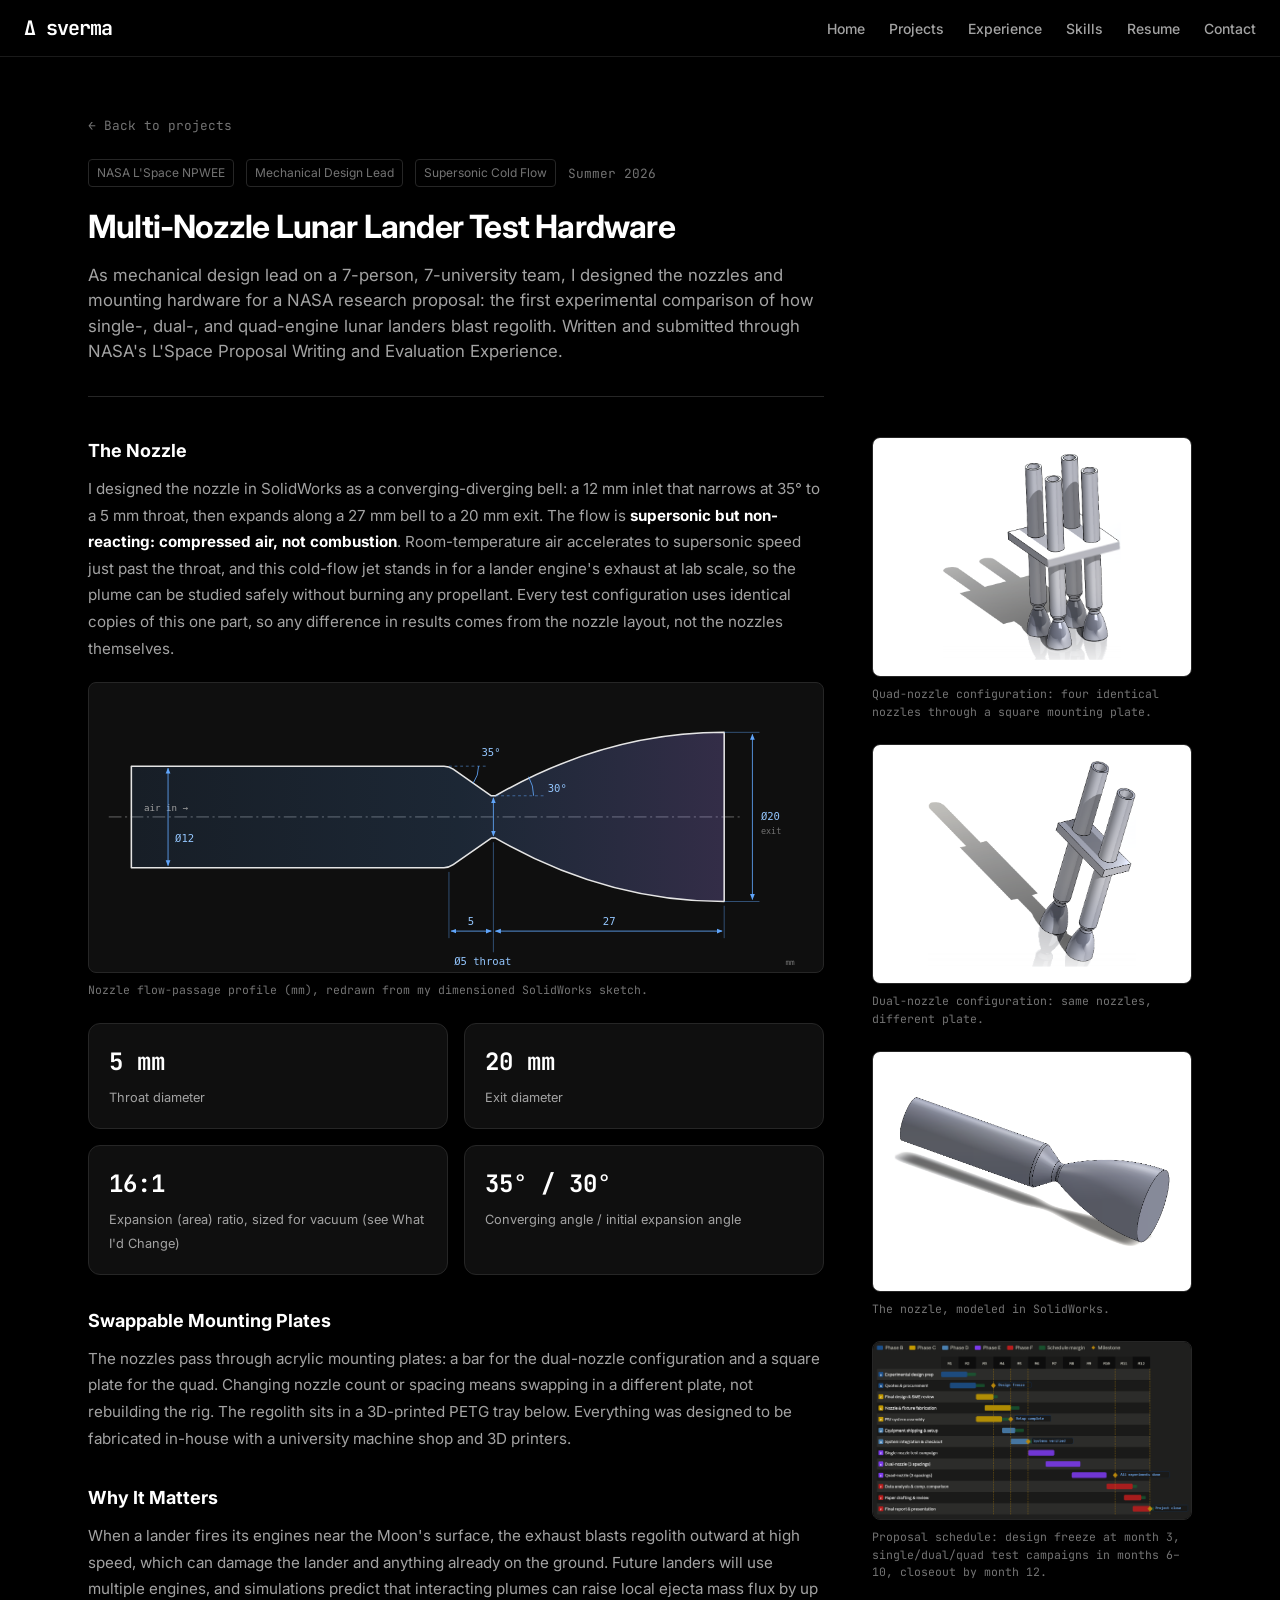
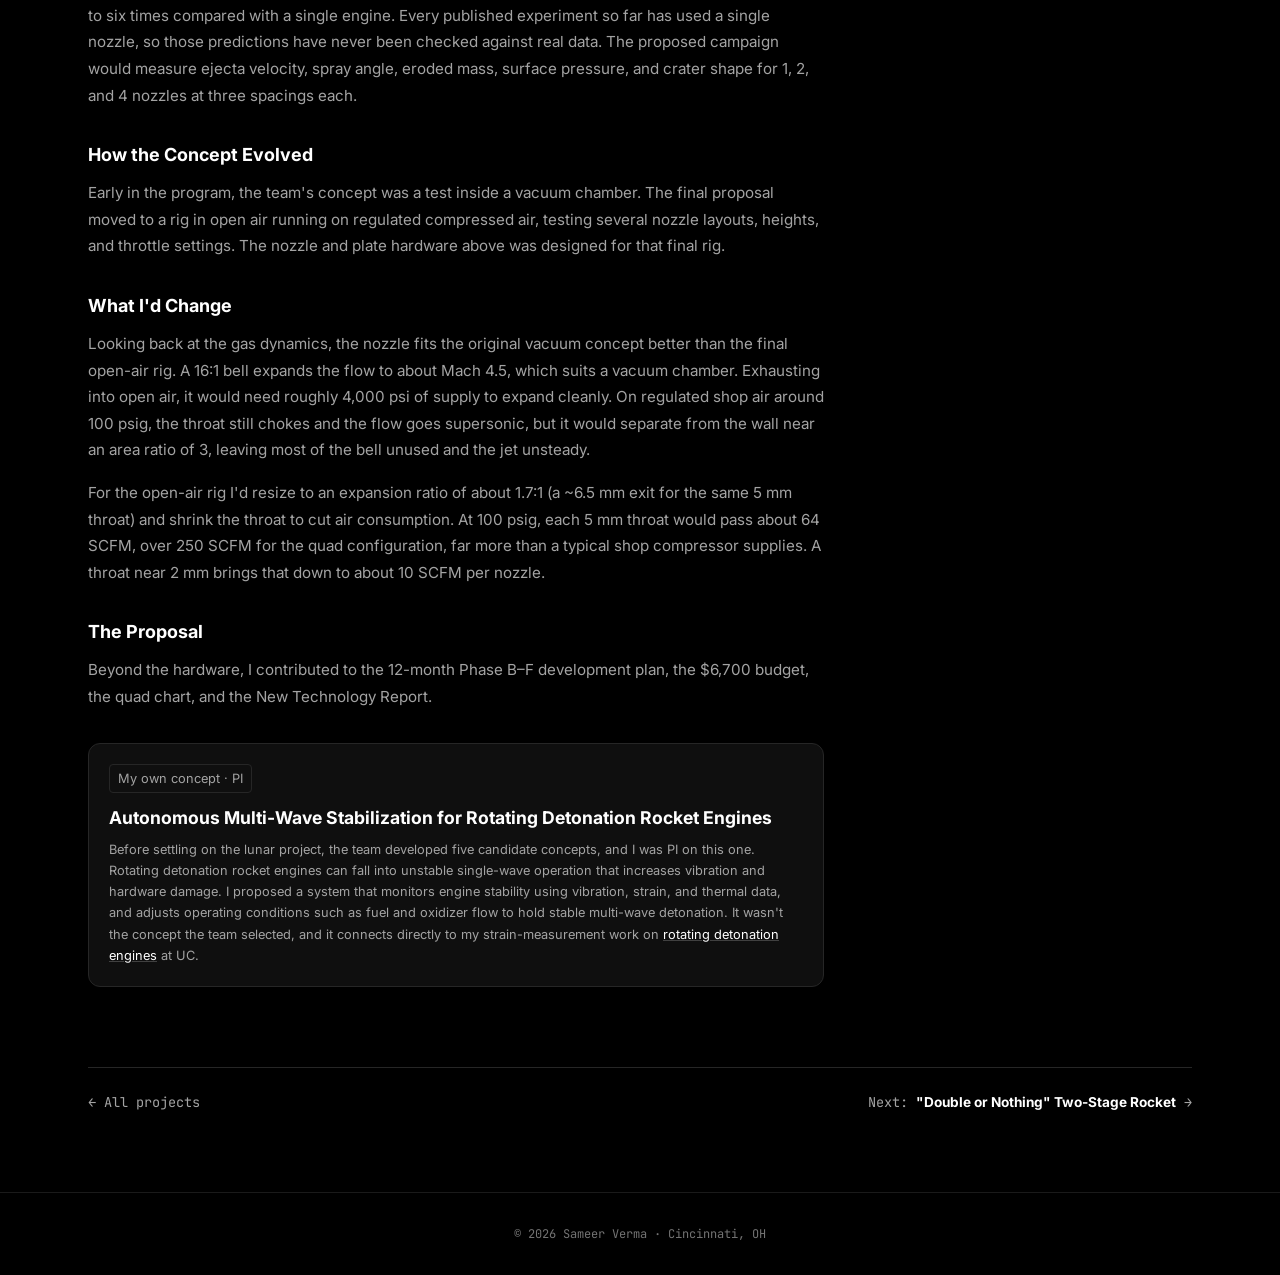
==== projects/lspace/index.html @ d8a5bdd5 "Clean up NASA page images Flatten the SolidWorks gradient backgrounds to white, remove the selection" ====
<!DOCTYPE html>
<html lang="en">
<head>
  <meta charset="utf-8">
  <meta name="viewport" content="width=device-width, initial-scale=1">
  <title>Multi-Nozzle Lunar Lander Test Hardware | Sameer Verma</title>
  <meta name="description" content="Nozzle and mounting-plate design in SolidWorks for a NASA research proposal comparing single-, dual-, and quad-nozzle plume-surface interaction on lunar regolith simulant.">
  <link rel="icon" href="../../favicon.svg" type="image/svg+xml">
  <link rel="apple-touch-icon" href="../../apple-touch-icon.png">
  <meta property="og:type" content="article">
  <meta property="og:site_name" content="Sameer Verma">
  <meta property="og:title" content="Multi-Nozzle Lunar Lander Test Hardware">
  <meta property="og:description" content="Nozzle and mounting-plate design in SolidWorks for a NASA research proposal comparing single-, dual-, and quad-nozzle plume-surface interaction on lunar regolith simulant.">
  <meta property="og:url" content="https://sam5547.github.io/projects/lspace/">
  <meta property="og:image" content="https://sam5547.github.io/images/lspace-quad-mount.png">
  <meta name="twitter:card" content="summary_large_image">
  <link rel="preconnect" href="https://fonts.googleapis.com">
  <link rel="preconnect" href="https://fonts.gstatic.com" crossorigin>
  <link href="https://fonts.googleapis.com/css2?family=Inter:wght@400;500;600;700&family=JetBrains+Mono:wght@400;500;700&display=swap" rel="stylesheet">
  <link rel="stylesheet" href="../../style.css">
</head>
<body>
  <nav>
    <div class="nav-inner">
      <a class="logo" href="../../">Δ sverma</a>
      <button class="menu-btn" aria-label="Menu" onclick="document.querySelector('.links').classList.toggle('open')">
        <svg width="20" height="20" viewBox="0 0 24 24" fill="none" stroke="currentColor" stroke-width="2" stroke-linecap="round"><line x1="4" x2="20" y1="12" y2="12"/><line x1="4" x2="20" y1="6" y2="6"/><line x1="4" x2="20" y1="18" y2="18"/></svg>
      </button>
      <div class="links" onclick="this.classList.remove('open')">
        <a href="../../">Home</a>
        <a href="../../#projects">Projects</a>
        <a href="../../#experience">Experience</a>
        <a href="../../#skills">Skills</a>
        <a href="../../Sameer_Verma_Resume.pdf" target="_blank">Resume</a>
        <a href="../../#contact">Contact</a>
      </div>
    </div>
  </nav>

  <main>
    <a class="back" href="../../#projects">← Back to projects</a>
  <section id="lspace" class="case">
    <div class="case-meta"><span class="tag">NASA L'Space NPWEE</span><span class="tag">Mechanical Design Lead</span><span class="tag">Supersonic Cold Flow</span><span class="meta-date">Summer 2026</span></div>
    <h2 class="case-title">Multi-Nozzle Lunar Lander Test Hardware</h2>
    <p class="case-summary">As mechanical design lead on a 7-person, 7-university team, I designed the nozzles and mounting hardware for a NASA research proposal: the first experimental comparison of how single-, dual-, and quad-engine lunar landers blast regolith. Written and submitted through NASA's L'Space Proposal Writing and Evaluation Experience.</p>

    <div class="case-grid">
      <div class="case-main">
        <h3>The Nozzle</h3>
        <p>I designed the nozzle in SolidWorks as a converging-diverging bell: a 12 mm inlet that narrows at 35° to a 5 mm throat, then expands along a 27 mm bell to a 20 mm exit. The flow is <strong style="color:var(--text)">supersonic but non-reacting: compressed air, not combustion</strong>. Room-temperature air accelerates to supersonic speed just past the throat, and this cold-flow jet stands in for a lander engine's exhaust at lab scale, so the plume can be studied safely without burning any propellant. Every test configuration uses identical copies of this one part, so any difference in results comes from the nozzle layout, not the nozzles themselves.</p>
        <figure style="margin-top:1.25rem"><img src="../../images/lspace-nozzle-profile.svg" alt="Nozzle flow-passage profile with dimensions: 12 mm inlet, 35 degree converging section, 5 mm throat, 30 degree initial expansion, 27 mm bell to a 20 mm exit" style="background:var(--card)"><figcaption>Nozzle flow-passage profile (mm), redrawn from my dimensioned SolidWorks sketch.</figcaption></figure>

        <div class="results" style="margin-top:1.5rem">
          <div class="result"><strong>5 mm</strong><span>Throat diameter</span></div>
          <div class="result"><strong>20 mm</strong><span>Exit diameter</span></div>
          <div class="result"><strong>16:1</strong><span>Expansion (area) ratio, sized for vacuum (see What I'd Change)</span></div>
          <div class="result"><strong>35° / 30°</strong><span>Converging angle / initial expansion angle</span></div>
        </div>

        <h3>Swappable Mounting Plates</h3>
        <p>The nozzles pass through acrylic mounting plates: a bar for the dual-nozzle configuration and a square plate for the quad. Changing nozzle count or spacing means swapping in a different plate, not rebuilding the rig. The regolith sits in a 3D-printed PETG tray below. Everything was designed to be fabricated in-house with a university machine shop and 3D printers.</p>

        <h3>Why It Matters</h3>
        <p>When a lander fires its engines near the Moon's surface, the exhaust blasts regolith outward at high speed, which can damage the lander and anything already on the ground. Future landers will use multiple engines, and simulations predict that interacting plumes can raise local ejecta mass flux by up to six times compared with a single engine. Every published experiment so far has used a single nozzle, so those predictions have never been checked against real data. The proposed campaign would measure ejecta velocity, spray angle, eroded mass, surface pressure, and crater shape for 1, 2, and 4 nozzles at three spacings each.</p>

        <h3>How the Concept Evolved</h3>
        <p>Early in the program, the team's concept was a test inside a vacuum chamber. The final proposal moved to a rig in open air running on regulated compressed air, testing several nozzle layouts, heights, and throttle settings. The nozzle and plate hardware above was designed for that final rig.</p>

        <h3>What I'd Change</h3>
        <p>Looking back at the gas dynamics, the nozzle fits the original vacuum concept better than the final open-air rig. A 16:1 bell expands the flow to about Mach 4.5, which suits a vacuum chamber. Exhausting into open air, it would need roughly 4,000 psi of supply to expand cleanly. On regulated shop air around 100 psig, the throat still chokes and the flow goes supersonic, but it would separate from the wall near an area ratio of 3, leaving most of the bell unused and the jet unsteady.</p>
        <p>For the open-air rig I'd resize to an expansion ratio of about 1.7:1 (a ~6.5 mm exit for the same 5 mm throat) and shrink the throat to cut air consumption. At 100 psig, each 5 mm throat would pass about 64 SCFM, over 250 SCFM for the quad configuration, far more than a typical shop compressor supplies. A throat near 2 mm brings that down to about 10 SCFM per nozzle.</p>

        <h3>The Proposal</h3>
        <p>Beyond the hardware, I contributed to the 12-month Phase B–F development plan, the $6,700 budget, the quad chart, and the New Technology Report.</p>

        <div class="result" style="margin-top:2rem">
          <span class="tag" style="display:inline-block;margin-bottom:.75rem">My own concept · PI</span>
          <strong style="font-family:var(--sans);font-size:1.1rem;margin-bottom:.5rem">Autonomous Multi-Wave Stabilization for Rotating Detonation Rocket Engines</strong>
          <span style="display:block;line-height:1.65">Before settling on the lunar project, the team developed five candidate concepts, and I was PI on this one. Rotating detonation rocket engines can fall into unstable single-wave operation that increases vibration and hardware damage. I proposed a system that monitors engine stability using vibration, strain, and thermal data, and adjusts operating conditions such as fuel and oxidizer flow to hold stable multi-wave detonation. It wasn't the concept the team selected, and it connects directly to my strain-measurement work on <a href="../rde/" style="color:var(--text);text-decoration:underline;text-decoration-color:#404040">rotating detonation engines</a> at UC.</span>
        </div>
      </div>
      <aside class="case-side">
        <figure><img src="../../images/lspace-quad-mount.png" alt="SolidWorks model of four nozzles mounted through a square plate"><figcaption>Quad-nozzle configuration: four identical nozzles through a square mounting plate.</figcaption></figure>
        <figure><img src="../../images/lspace-dual-mount.png" alt="SolidWorks model of two nozzles mounted through a bar plate"><figcaption>Dual-nozzle configuration: same nozzles, different plate.</figcaption></figure>
        <figure><img src="../../images/lspace-nozzle-3d.png" alt="SolidWorks model of a single converging-diverging bell nozzle"><figcaption>The nozzle, modeled in SolidWorks.</figcaption></figure>
        <figure><img src="../../images/lspace-schedule.png" alt="Gantt chart of the 12-month project schedule"><figcaption>Proposal schedule: design freeze at month 3, single/dual/quad test campaigns in months 6–10, closeout by month 12.</figcaption></figure>
      </aside>
    </div>
  </section>

    <div class="next-project">
      <a href="../../#projects">← All projects</a>
      <a href="../rocket/">Next: <strong>&quot;Double or Nothing&quot; Two-Stage Rocket</strong> →</a>
    </div>
  </main>

  <footer>© 2026 Sameer Verma · Cincinnati, OH</footer>
</body>
</html>
---- style.css ----
:root {
  --bg: #000;
  --card: #0f0f0f;
  --card-hover: #1a1a1a;
  --border: #262626;
  --text: #fff;
  --muted: #a3a3a3;
  --dim: #737373;
  --accent: #60a5fa;
  --sans: "Inter", system-ui, -apple-system, "Segoe UI", sans-serif;
  --mono: "JetBrains Mono", ui-monospace, Consolas, monospace;
}
* { box-sizing: border-box; margin: 0; padding: 0; }
html { scroll-behavior: smooth; scroll-padding-top: 72px; }
body { background: var(--bg); color: var(--text); font-family: var(--sans); line-height: 1.5; -webkit-font-smoothing: antialiased; }
::selection { background: #262626; }
a { color: inherit; text-decoration: none; }
img { display: block; max-width: 100%; }

/* Nav */
nav { position: fixed; top: 0; width: 100%; z-index: 50; background: var(--bg); border-bottom: 1px solid rgba(255,255,255,.1); }
.nav-inner { max-width: 80rem; margin: 0 auto; padding: 0 1.5rem; height: 56px; display: flex; align-items: center; justify-content: space-between; }
.logo { font-family: var(--mono); font-weight: 700; font-size: 1.25rem; letter-spacing: -.05em; }
.links { display: flex; gap: 1.5rem; }
.links a { font-size: .875rem; font-weight: 500; color: var(--muted); transition: color .2s; }
.links a:hover { color: var(--text); }
.menu-btn { display: none; background: none; border: 0; color: var(--muted); cursor: pointer; padding: .5rem; }
.menu-btn:hover { color: var(--text); }

main { max-width: 72rem; margin: 0 auto; padding: 7rem 1.5rem 5rem; }
section { margin-bottom: 5rem; }
h2 { font-size: 1.5rem; font-weight: 700; padding-bottom: .5rem; margin-bottom: 2rem; border-bottom: 1px solid var(--border); }

/* Hero */
.hero { display: flex; gap: 3rem; align-items: flex-start; }
.hero-text { flex: 1; }
.hero h1 { font-size: 3rem; font-weight: 700; letter-spacing: -.025em; margin-bottom: 1rem; }
.subtitle { font-size: 1.125rem; font-weight: 500; color: var(--muted); margin-bottom: 1.5rem; }
.subtitle a { color: var(--text); }
.subtitle a:hover { text-decoration: underline; }
.bio { color: var(--muted); font-size: 1.05rem; line-height: 1.7; margin-bottom: 1.5rem; }
.bio p + p { margin-top: 1rem; }
.bio a { text-decoration: underline; text-decoration-color: #404040; transition: text-decoration-color .2s; }
.bio a:hover { text-decoration-color: var(--text); }
.socials { display: flex; gap: 1.25rem; align-items: center; }
.socials a { color: var(--dim); transition: color .2s; display: flex; }
.socials a:hover { color: var(--text); }
.socials svg { width: 20px; height: 20px; }
.resume-btn { font-family: var(--mono); font-size: .75rem; border: 1px solid var(--border); padding: .35rem .75rem; border-radius: .375rem; color: var(--text) !important; }
.resume-btn:hover { background: var(--card-hover); }
.headshot-wrap { width: 18rem; flex-shrink: 0; }
.headshot { aspect-ratio: 1; border-radius: .75rem; overflow: hidden; border: 1px solid var(--border); background: var(--card); }
.headshot img { width: 100%; height: 100%; object-fit: cover; }
.email-caption { font-family: var(--mono); font-size: .75rem; color: var(--dim); text-align: center; margin-top: .5rem; }

/* Projects */
.projects { display: flex; flex-direction: column; gap: 3rem; }
.project { display: flex; gap: 1.5rem; }
.thumb { width: 12rem; flex-shrink: 0; aspect-ratio: 4/3; border-radius: .5rem; overflow: hidden; border: 1px solid var(--border); background: var(--card); align-self: flex-start; }
.thumb img { width: 100%; height: 100%; object-fit: cover; opacity: .9; transition: opacity .2s; }
.project:hover .thumb img { opacity: 1; }
.project h3 { font-size: 1.125rem; font-weight: 700; margin-bottom: .5rem; transition: color .2s; }
.project:hover h3 { color: var(--accent); }
.meta { font-family: var(--mono); font-size: .875rem; color: var(--dim); margin-bottom: .75rem; }
.project p { color: var(--muted); font-size: .875rem; line-height: 1.65; margin-bottom: .75rem; max-width: 42rem; }
.tags { display: flex; gap: .75rem; flex-wrap: wrap; }
.tag { font-size: .75rem; border: 1px solid var(--border); padding: .25rem .5rem; border-radius: .25rem; color: var(--dim); }

/* Current focus grid */
.focus-head { text-align: center; margin-bottom: 2.5rem; }
.focus-head h2 { font-size: 1.875rem; border: 0; padding: 0; margin-bottom: 1rem; }
.focus-head p { color: var(--muted); }
.grid { display: grid; grid-template-columns: repeat(4, 1fr); gap: 1rem; }
.card { padding: 1.5rem; border-radius: 1rem; border: 1px solid var(--border); background: var(--card); transition: background .2s; }
.card:hover { background: var(--card-hover); }
.span2 { grid-column: span 2; }
.span3 { grid-column: span 3; }
.span4 { grid-column: span 4; }
.card h3 { font-size: 1.25rem; font-weight: 700; margin-bottom: .25rem; }
.card .role { color: var(--muted); font-size: .875rem; margin-bottom: 1rem; }
.card-desc { color: var(--muted); font-size: .85rem; line-height: 1.6; margin: -.5rem 0 1rem; }
.chips { display: flex; gap: .5rem; flex-wrap: wrap; }
.chip { padding: .25rem .5rem; border-radius: .375rem; background: rgba(255,255,255,.05); border: 1px solid rgba(255,255,255,.1); font-size: .75rem; color: #d4d4d4; }
.stat { display: flex; flex-direction: column; justify-content: center; align-items: center; text-align: center; }
.stat .big { font-size: 1.875rem; font-weight: 700; }
.stat .label { color: var(--muted); font-size: .75rem; text-transform: uppercase; letter-spacing: .1em; }
.school { display: flex; align-items: center; gap: 1rem; }
.school-badge { width: 3rem; height: 3rem; flex-shrink: 0; border-radius: 50%; background: #e00122; color: #fff; display: flex; align-items: center; justify-content: center; font-weight: 700; font-size: .95rem; }
.school-info { flex: 1; min-width: 0; }
.school-top { display: flex; justify-content: space-between; align-items: center; gap: .5rem; margin-bottom: .25rem; }
.school-top h4 { font-size: 1rem; font-weight: 700; }
.school-info p { font-size: .8rem; color: var(--muted); }

/* Experience */
.exp { display: flex; flex-direction: column; gap: 2.5rem; }
.job-head { display: flex; justify-content: space-between; gap: 1rem; flex-wrap: wrap; margin-bottom: .25rem; }
.job-head h3 { font-size: 1.125rem; font-weight: 700; }
.job-sub { display: flex; justify-content: space-between; gap: 1rem; flex-wrap: wrap; color: var(--muted); font-size: .9rem; margin-bottom: .75rem; }
.job-sub .when, .job-head .where { font-family: var(--mono); font-size: .8rem; color: var(--dim); }
.exp ul { list-style: none; display: flex; flex-direction: column; gap: .5rem; }
.exp li { color: var(--muted); font-size: .9rem; line-height: 1.65; padding-left: 1.25rem; position: relative; }
.exp li::before { content: "›"; position: absolute; left: 0; color: var(--dim); font-family: var(--mono); }
.exp-summary { color: var(--muted); font-size: .9rem; line-height: 1.65; max-width: 46rem; }
.exp-summary a { color: var(--text); white-space: nowrap; text-decoration: underline; text-decoration-color: #404040; }
.exp-summary a:hover { text-decoration-color: var(--text); }

.tag-link { color: var(--text); text-transform: uppercase; font-weight: 500; transition: background .2s; }
.tag-link:hover { background: var(--card-hover); }

/* Project detail */
.case-meta { display: flex; gap: .75rem; align-items: center; flex-wrap: wrap; margin-bottom: 1rem; }
.meta-date { font-family: var(--mono); font-size: .8rem; color: var(--dim); }
.case-title { font-size: 2rem; letter-spacing: -.025em; border: 0; padding: 0; margin-bottom: .75rem; }
.case-summary { color: var(--muted); font-size: 1.05rem; max-width: 46rem; margin-bottom: 2.5rem; padding-bottom: 2rem; border-bottom: 1px solid var(--border); }
.case-summary a { color: var(--text); text-decoration: underline; text-decoration-color: #404040; }
.case-grid { display: grid; grid-template-columns: 1fr 20rem; gap: 3rem; align-items: start; }
.case-main h3 { font-size: 1.125rem; font-weight: 700; margin: 2rem 0 .75rem; }
.case-main h3:first-child { margin-top: 0; }
.case-main p { color: var(--muted); font-size: .95rem; line-height: 1.75; }
.case-main p + p { margin-top: 1rem; }
.results { display: grid; grid-template-columns: repeat(2, 1fr); gap: 1rem; }
.result { padding: 1.25rem; border-radius: .75rem; border: 1px solid var(--border); background: var(--card); }
.result strong { display: block; font-family: var(--mono); font-size: 1.5rem; margin-bottom: .25rem; }
.result span { color: var(--muted); font-size: .8rem; }
.case-side { display: flex; flex-direction: column; gap: 1.5rem; }
figure img { width: 100%; border-radius: .5rem; border: 1px solid var(--border); }
figcaption { font-family: var(--mono); font-size: .72rem; color: var(--dim); margin-top: .5rem; line-height: 1.5; }
.gallery { display: grid; grid-template-columns: repeat(2, 1fr); gap: 1.5rem; margin-top: 2.5rem; }
.gallery img { aspect-ratio: 4/3; object-fit: cover; }
.gallery .wide { grid-column: 1 / -1; }
.gallery .wide img { aspect-ratio: auto; }

/* Skills */
.skills { display: grid; grid-template-columns: repeat(3, 1fr); gap: 1rem; }
.skills h4 { font-family: var(--mono); font-size: .8rem; color: var(--dim); text-transform: uppercase; letter-spacing: .08em; margin-bottom: .75rem; }

footer { border-top: 1px solid rgba(255,255,255,.1); padding: 2rem 1.5rem; text-align: center; font-family: var(--mono); font-size: .75rem; color: var(--dim); }

@media (max-width: 767px) {
  .links { display: none; position: absolute; top: 56px; left: 0; right: 0; flex-direction: column; gap: 0; background: var(--bg); border-bottom: 1px solid rgba(255,255,255,.1); }
  .links.open { display: flex; }
  .links a { padding: .9rem 1.5rem; }
  .menu-btn { display: flex; }
  main { padding: 5.5rem 1rem 4rem; }
  .hero { flex-direction: column-reverse; gap: 2rem; }
  .hero h1 { font-size: 2.25rem; }
  .headshot-wrap { width: 100%; max-width: 18rem; }
  .project { flex-direction: column; }
  .thumb { width: 100%; aspect-ratio: 16/9; }
  .grid, .skills, .case-grid, .gallery { grid-template-columns: 1fr; }
  .case-grid { gap: 2rem; }
  .case-title { font-size: 1.6rem; }
  .span2, .span3, .span4 { grid-column: span 1; }
  .school-top { flex-direction: column; align-items: flex-start; }
}

/* Project pages */
.back { display: inline-block; font-family: var(--mono); font-size: .8rem; color: var(--dim); margin-bottom: 1.5rem; transition: color .2s; }
.back:hover { color: var(--text); }
.next-project { display: flex; justify-content: space-between; align-items: center; gap: 1rem; flex-wrap: wrap; margin-top: 4rem; padding-top: 1.5rem; border-top: 1px solid var(--border); }
.next-project a { font-family: var(--mono); font-size: .85rem; color: var(--muted); transition: color .2s; }
.next-project a:hover { color: var(--text); }
.next-project strong { color: var(--text); font-family: var(--sans); }


/* Contact */
.contact { display: grid; grid-template-columns: repeat(2, 1fr); gap: 1rem; }
.contact h4 { font-family: var(--mono); font-size: .8rem; color: var(--dim); text-transform: uppercase; letter-spacing: .08em; margin-bottom: .75rem; }
.contact-value { font-size: 1.05rem; font-weight: 500; margin-bottom: 1rem; word-break: break-all; }
.contact-actions { display: flex; gap: .75rem; flex-wrap: wrap; }
.contact button.resume-btn { background: none; cursor: pointer; }
@media (max-width: 767px) { .contact { grid-template-columns: 1fr; } }
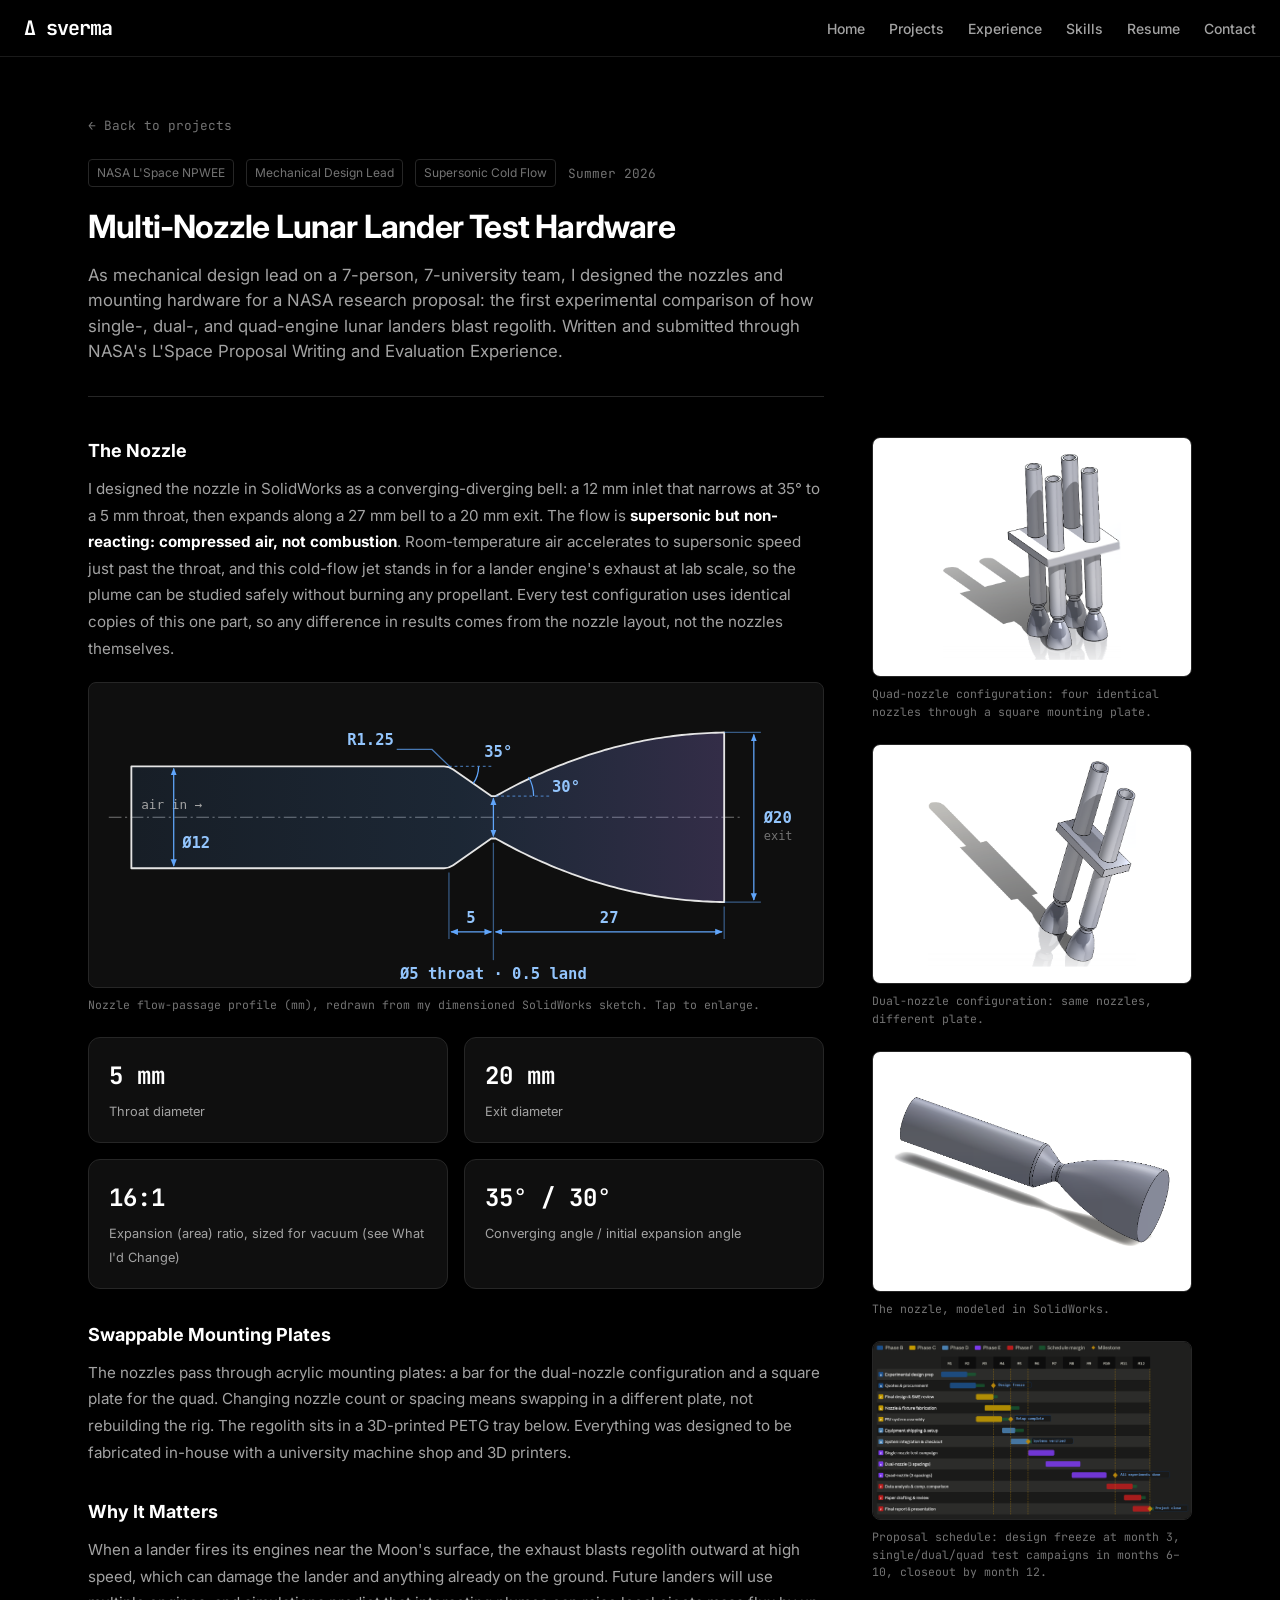
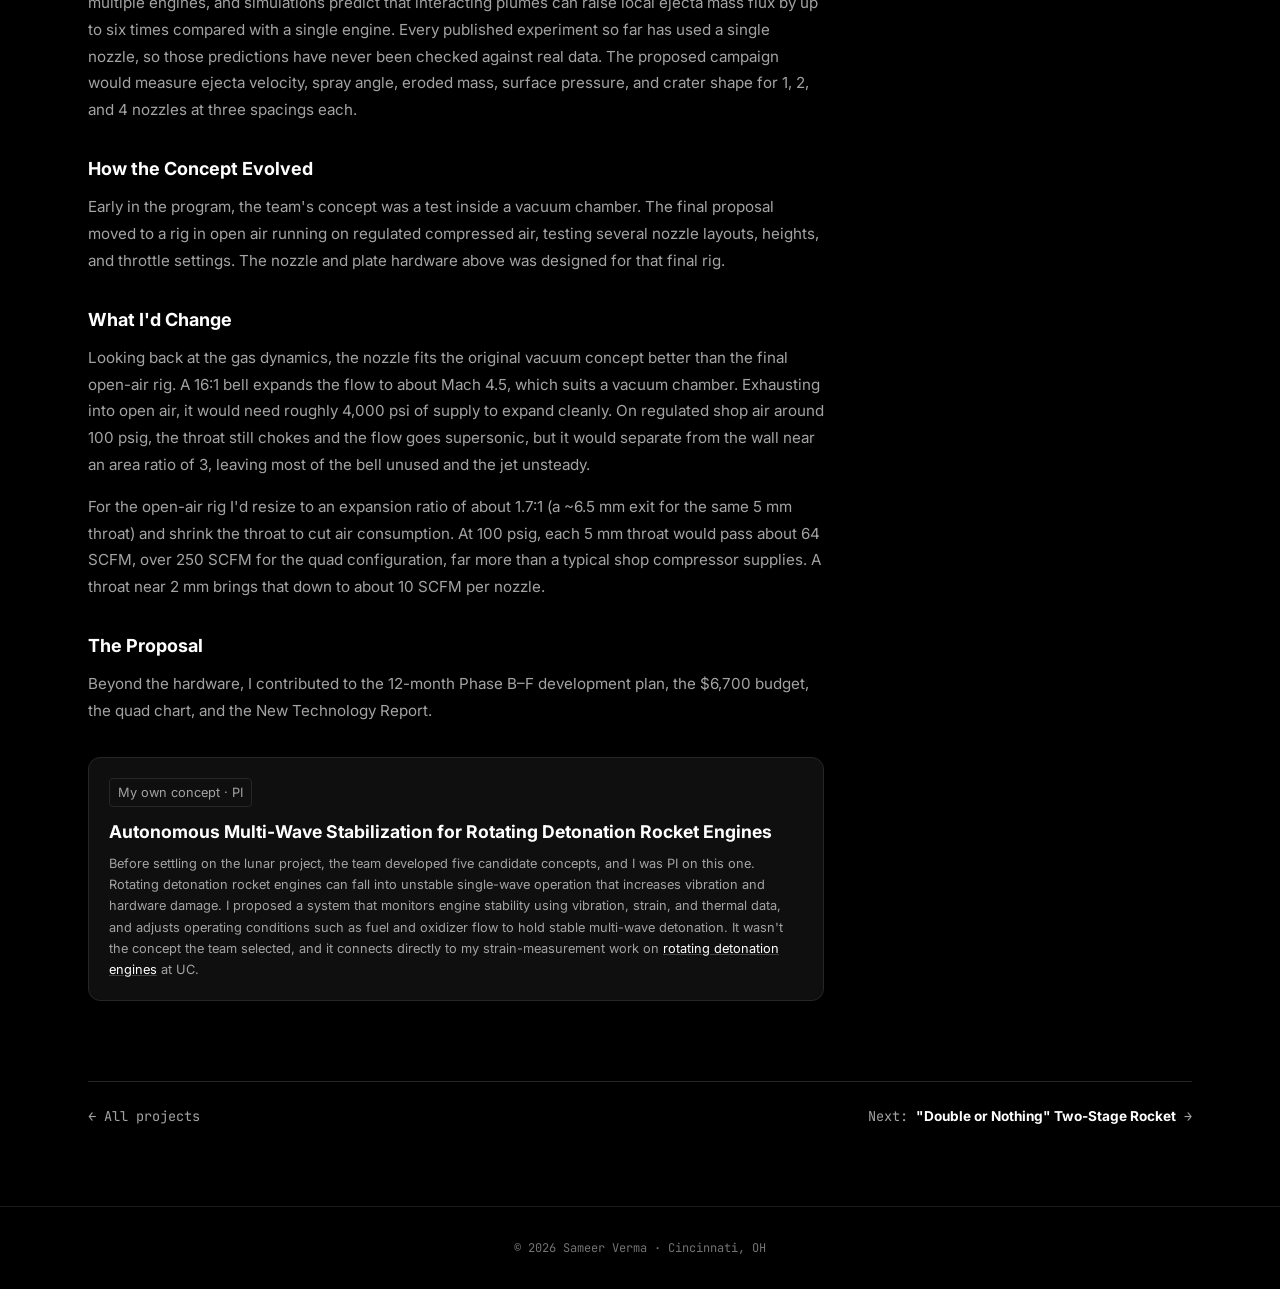
==== commit 25f5cd18: "Nozzle drawing: traced bell contour, larger labels, fillet and land dims, tap to enlarge Co-Authored" ====
--- a/projects/lspace/index.html
+++ b/projects/lspace/index.html
@@ -48,7 +48,7 @@
       <div class="case-main">
         <h3>The Nozzle</h3>
         <p>I designed the nozzle in SolidWorks as a converging-diverging bell: a 12 mm inlet that narrows at 35° to a 5 mm throat, then expands along a 27 mm bell to a 20 mm exit. The flow is <strong style="color:var(--text)">supersonic but non-reacting: compressed air, not combustion</strong>. Room-temperature air accelerates to supersonic speed just past the throat, and this cold-flow jet stands in for a lander engine's exhaust at lab scale, so the plume can be studied safely without burning any propellant. Every test configuration uses identical copies of this one part, so any difference in results comes from the nozzle layout, not the nozzles themselves.</p>
-        <figure style="margin-top:1.25rem"><img src="../../images/lspace-nozzle-profile.svg" alt="Nozzle flow-passage profile with dimensions: 12 mm inlet, 35 degree converging section, 5 mm throat, 30 degree initial expansion, 27 mm bell to a 20 mm exit" style="background:var(--card)"><figcaption>Nozzle flow-passage profile (mm), redrawn from my dimensioned SolidWorks sketch.</figcaption></figure>
+        <figure style="margin-top:1.25rem"><a href="../../images/lspace-nozzle-profile.svg" target="_blank" title="Open full size"><img src="../../images/lspace-nozzle-profile.svg" alt="Nozzle flow-passage profile with dimensions: 12 mm inlet, 35 degree converging section, 5 mm throat, 30 degree initial expansion, 27 mm bell to a 20 mm exit" style="background:var(--card)"></a><figcaption>Nozzle flow-passage profile (mm), redrawn from my dimensioned SolidWorks sketch. Tap to enlarge.</figcaption></figure>
 
         <div class="results" style="margin-top:1.5rem">
           <div class="result"><strong>5 mm</strong><span>Throat diameter</span></div>
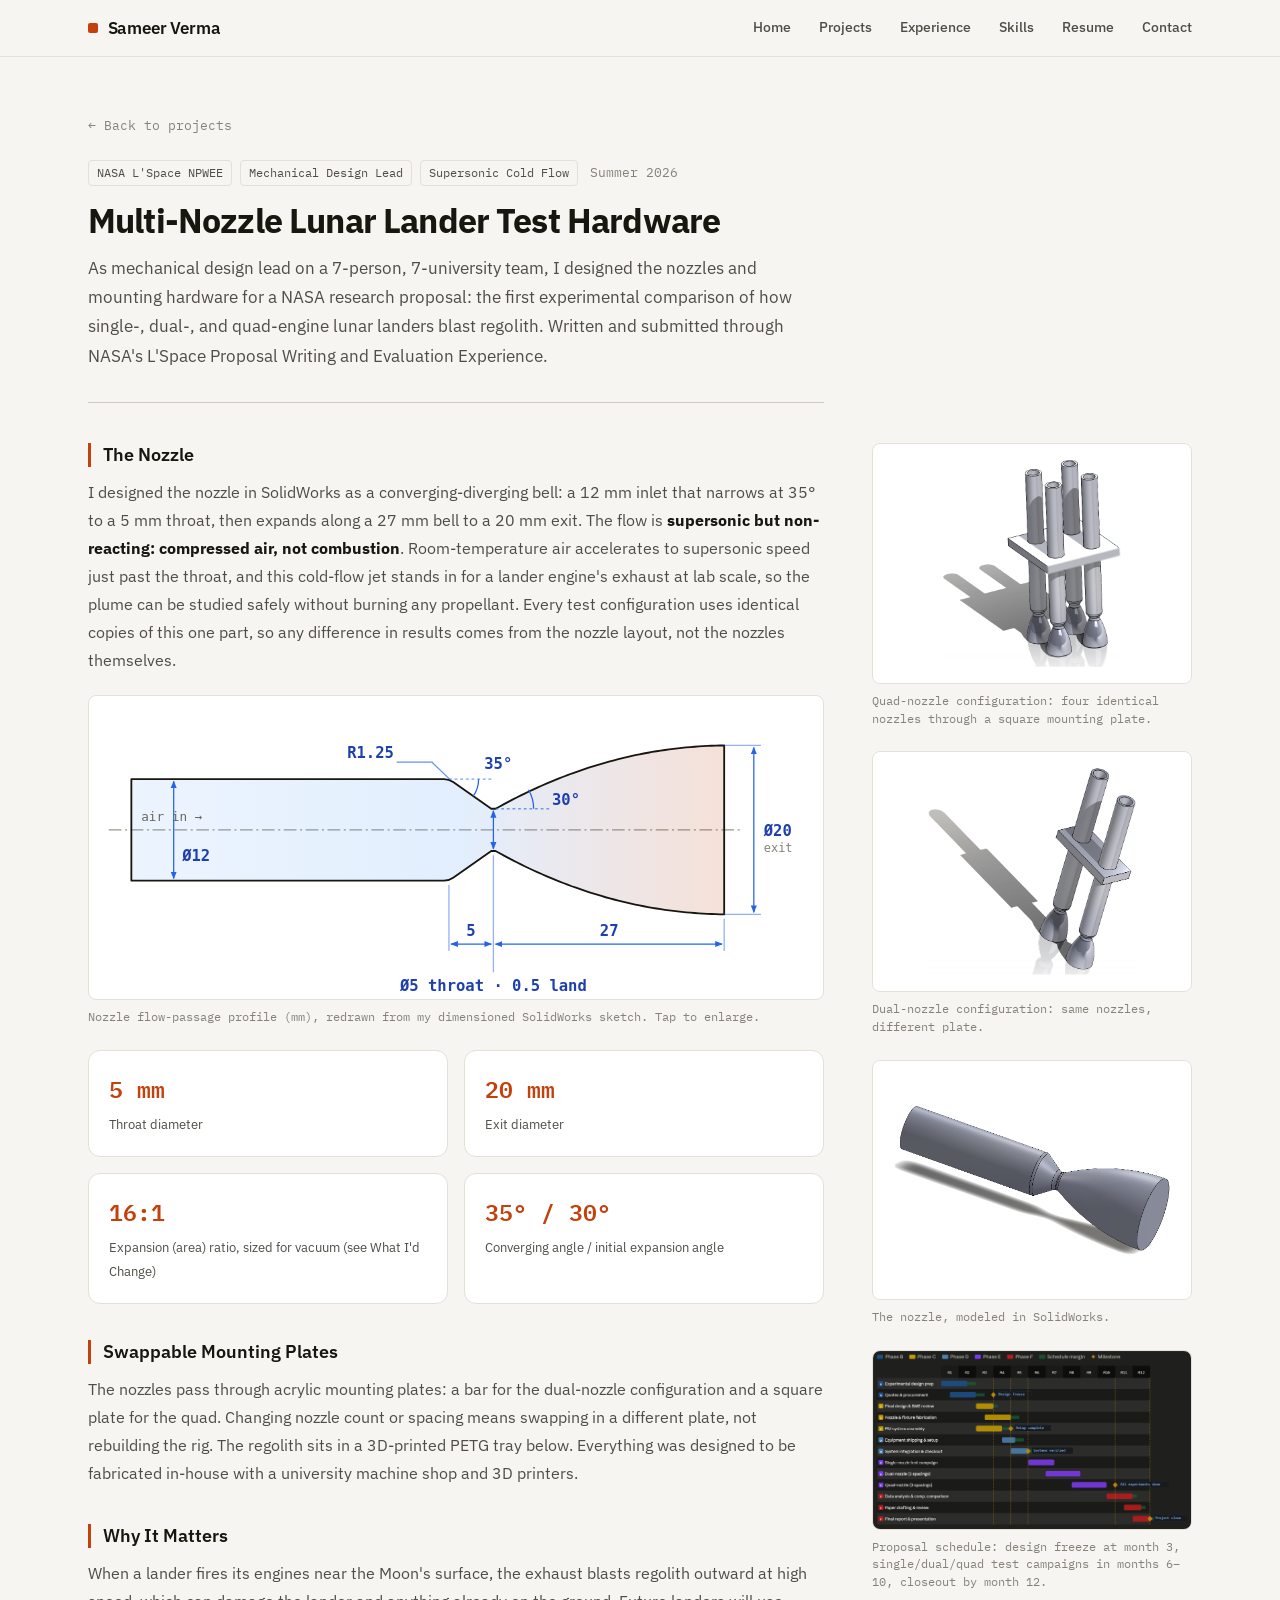
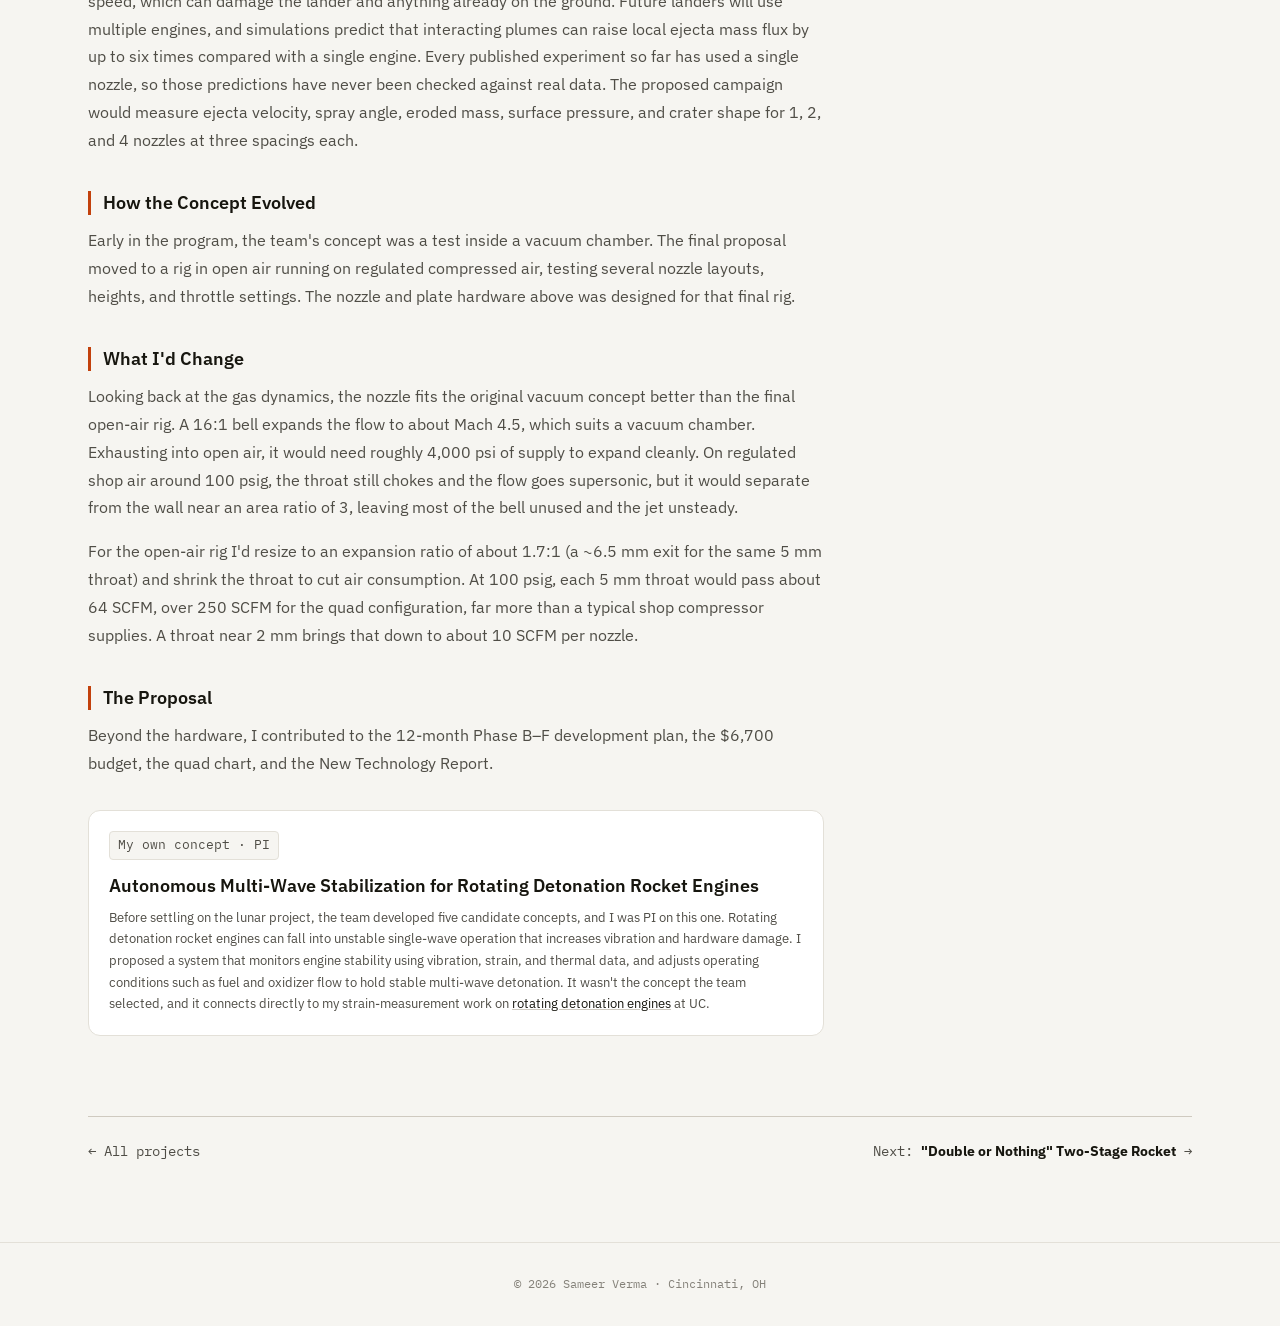
==== commit daa29ab9: "Restyle site: light engineering theme, distinct from itsyashk.github.io Warm paper background, burnt" ====
--- a/projects/lspace/index.html
+++ b/projects/lspace/index.html
@@ -16,13 +16,13 @@
   <meta name="twitter:card" content="summary_large_image">
   <link rel="preconnect" href="https://fonts.googleapis.com">
   <link rel="preconnect" href="https://fonts.gstatic.com" crossorigin>
-  <link href="https://fonts.googleapis.com/css2?family=Inter:wght@400;500;600;700&family=JetBrains+Mono:wght@400;500;700&display=swap" rel="stylesheet">
+  <link href="https://fonts.googleapis.com/css2?family=IBM+Plex+Mono:wght@400;500;600&family=IBM+Plex+Sans:wght@400;500;600;700&display=swap" rel="stylesheet">
   <link rel="stylesheet" href="../../style.css">
 </head>
 <body>
   <nav>
     <div class="nav-inner">
-      <a class="logo" href="../../">Δ sverma</a>
+      <a class="logo" href="../../">Sameer Verma</a>
       <button class="menu-btn" aria-label="Menu" onclick="document.querySelector('.links').classList.toggle('open')">
         <svg width="20" height="20" viewBox="0 0 24 24" fill="none" stroke="currentColor" stroke-width="2" stroke-linecap="round"><line x1="4" x2="20" y1="12" y2="12"/><line x1="4" x2="20" y1="6" y2="6"/><line x1="4" x2="20" y1="18" y2="18"/></svg>
       </button>
@@ -75,8 +75,8 @@
 
         <div class="result" style="margin-top:2rem">
           <span class="tag" style="display:inline-block;margin-bottom:.75rem">My own concept · PI</span>
-          <strong style="font-family:var(--sans);font-size:1.1rem;margin-bottom:.5rem">Autonomous Multi-Wave Stabilization for Rotating Detonation Rocket Engines</strong>
-          <span style="display:block;line-height:1.65">Before settling on the lunar project, the team developed five candidate concepts, and I was PI on this one. Rotating detonation rocket engines can fall into unstable single-wave operation that increases vibration and hardware damage. I proposed a system that monitors engine stability using vibration, strain, and thermal data, and adjusts operating conditions such as fuel and oxidizer flow to hold stable multi-wave detonation. It wasn't the concept the team selected, and it connects directly to my strain-measurement work on <a href="../rde/" style="color:var(--text);text-decoration:underline;text-decoration-color:#404040">rotating detonation engines</a> at UC.</span>
+          <strong style="color:var(--text);font-family:var(--sans);font-size:1.1rem;margin-bottom:.5rem">Autonomous Multi-Wave Stabilization for Rotating Detonation Rocket Engines</strong>
+          <span style="display:block;line-height:1.65">Before settling on the lunar project, the team developed five candidate concepts, and I was PI on this one. Rotating detonation rocket engines can fall into unstable single-wave operation that increases vibration and hardware damage. I proposed a system that monitors engine stability using vibration, strain, and thermal data, and adjusts operating conditions such as fuel and oxidizer flow to hold stable multi-wave detonation. It wasn't the concept the team selected, and it connects directly to my strain-measurement work on <a href="../rde/" style="color:var(--text);text-decoration:underline;text-decoration-color:var(--rule)">rotating detonation engines</a> at UC.</span>
         </div>
       </div>
       <aside class="case-side">
--- a/style.css
+++ b/style.css
@@ -1,130 +1,119 @@
 :root {
-  --bg: #000;
-  --card: #0f0f0f;
-  --card-hover: #1a1a1a;
-  --border: #262626;
-  --text: #fff;
-  --muted: #a3a3a3;
-  --dim: #737373;
-  --accent: #60a5fa;
-  --sans: "Inter", system-ui, -apple-system, "Segoe UI", sans-serif;
-  --mono: "JetBrains Mono", ui-monospace, Consolas, monospace;
+  --bg: #f6f5f1;          /* warm paper */
+  --card: #ffffff;
+  --card-hover: #fbfaf7;
+  --border: #e3e0d8;
+  --rule: #cfcac0;
+  --text: #17160f;
+  --muted: #4f4d46;
+  --dim: #85827a;
+  --accent: #c2410c;      /* burnt orange */
+  --accent-soft: #fbeee6;
+  --sans: "IBM Plex Sans", system-ui, -apple-system, "Segoe UI", sans-serif;
+  --mono: "IBM Plex Mono", ui-monospace, Consolas, monospace;
 }
 * { box-sizing: border-box; margin: 0; padding: 0; }
 html { scroll-behavior: smooth; scroll-padding-top: 72px; }
-body { background: var(--bg); color: var(--text); font-family: var(--sans); line-height: 1.5; -webkit-font-smoothing: antialiased; }
-::selection { background: #262626; }
+body { background: var(--bg); color: var(--text); font-family: var(--sans); line-height: 1.55; -webkit-font-smoothing: antialiased; }
+::selection { background: var(--accent-soft); }
 a { color: inherit; text-decoration: none; }
 img { display: block; max-width: 100%; }
 
 /* Nav */
-nav { position: fixed; top: 0; width: 100%; z-index: 50; background: var(--bg); border-bottom: 1px solid rgba(255,255,255,.1); }
-.nav-inner { max-width: 80rem; margin: 0 auto; padding: 0 1.5rem; height: 56px; display: flex; align-items: center; justify-content: space-between; }
-.logo { font-family: var(--mono); font-weight: 700; font-size: 1.25rem; letter-spacing: -.05em; }
-.links { display: flex; gap: 1.5rem; }
+nav { position: fixed; top: 0; width: 100%; z-index: 50; background: rgba(246,245,241,.92); backdrop-filter: blur(8px); border-bottom: 1px solid var(--border); }
+.nav-inner { max-width: 72rem; margin: 0 auto; padding: 0 1.5rem; height: 56px; display: flex; align-items: center; justify-content: space-between; }
+.logo { font-weight: 600; font-size: 1.05rem; letter-spacing: -.01em; display: flex; align-items: center; gap: .6rem; }
+.logo::before { content: ""; width: 10px; height: 10px; background: var(--accent); border-radius: 2px; }
+.links { display: flex; gap: 1.75rem; }
 .links a { font-size: .875rem; font-weight: 500; color: var(--muted); transition: color .2s; }
-.links a:hover { color: var(--text); }
+.links a:hover { color: var(--accent); }
 .menu-btn { display: none; background: none; border: 0; color: var(--muted); cursor: pointer; padding: .5rem; }
-.menu-btn:hover { color: var(--text); }
 
 main { max-width: 72rem; margin: 0 auto; padding: 7rem 1.5rem 5rem; }
 section { margin-bottom: 5rem; }
-h2 { font-size: 1.5rem; font-weight: 700; padding-bottom: .5rem; margin-bottom: 2rem; border-bottom: 1px solid var(--border); }
+
+/* Section labels, drawn like a title-block callout: LABEL ──────── */
+h2 { display: flex; align-items: center; gap: 1rem; font-family: var(--mono); font-size: .8rem; font-weight: 600; letter-spacing: .16em; text-transform: uppercase; color: var(--accent); margin-bottom: 2rem; }
+h2::after { content: ""; flex: 1; height: 1px; background: var(--rule); }
 
 /* Hero */
-.hero { display: flex; gap: 3rem; align-items: flex-start; }
-.hero-text { flex: 1; }
-.hero h1 { font-size: 3rem; font-weight: 700; letter-spacing: -.025em; margin-bottom: 1rem; }
-.subtitle { font-size: 1.125rem; font-weight: 500; color: var(--muted); margin-bottom: 1.5rem; }
-.subtitle a { color: var(--text); }
-.subtitle a:hover { text-decoration: underline; }
-.bio { color: var(--muted); font-size: 1.05rem; line-height: 1.7; margin-bottom: 1.5rem; }
-.bio p + p { margin-top: 1rem; }
-.bio a { text-decoration: underline; text-decoration-color: #404040; transition: text-decoration-color .2s; }
-.bio a:hover { text-decoration-color: var(--text); }
-.socials { display: flex; gap: 1.25rem; align-items: center; }
-.socials a { color: var(--dim); transition: color .2s; display: flex; }
-.socials a:hover { color: var(--text); }
-.socials svg { width: 20px; height: 20px; }
-.resume-btn { font-family: var(--mono); font-size: .75rem; border: 1px solid var(--border); padding: .35rem .75rem; border-radius: .375rem; color: var(--text) !important; }
-.resume-btn:hover { background: var(--card-hover); }
-.headshot-wrap { width: 18rem; flex-shrink: 0; }
-.headshot { aspect-ratio: 1; border-radius: .75rem; overflow: hidden; border: 1px solid var(--border); background: var(--card); }
+.hero { display: grid; grid-template-columns: 10rem 1fr; gap: 2.5rem; align-items: start; }
+.headshot { width: 10rem; height: 10rem; border-radius: 50%; overflow: hidden; border: 3px solid var(--card); box-shadow: 0 0 0 1px var(--border), 0 10px 30px rgba(23,22,15,.08); }
 .headshot img { width: 100%; height: 100%; object-fit: cover; }
-.email-caption { font-family: var(--mono); font-size: .75rem; color: var(--dim); text-align: center; margin-top: .5rem; }
+.hero h1 { font-size: 2.9rem; font-weight: 700; letter-spacing: -.03em; line-height: 1.1; margin-bottom: .5rem; }
+.subtitle { font-size: 1.1rem; font-weight: 500; color: var(--muted); margin-bottom: 1.25rem; }
+.subtitle a { color: var(--text); border-bottom: 1px solid var(--rule); }
+.subtitle a:hover { border-color: var(--accent); }
+.bio { color: var(--muted); font-size: 1.02rem; line-height: 1.75; max-width: 44rem; margin-bottom: 1.5rem; }
+.bio p + p { margin-top: .9rem; }
+.bio a, .project p a, .exp-row p a { color: var(--text); text-decoration: underline; text-decoration-color: var(--rule); text-underline-offset: 3px; transition: text-decoration-color .2s; }
+.bio a:hover, .project p a:hover, .exp-row p a:hover { text-decoration-color: var(--accent); }
+.hero-actions { display: flex; gap: .75rem; align-items: center; flex-wrap: wrap; }
+.btn, .resume-btn { font-family: var(--mono); font-size: .78rem; font-weight: 500; border: 1px solid var(--rule); padding: .45rem .85rem; border-radius: .375rem; color: var(--text) !important; background: var(--card); transition: border-color .2s, background .2s; display: inline-flex; align-items: center; gap: .4rem; }
+.btn:hover, .resume-btn:hover { border-color: var(--accent); }
+.btn-primary { background: var(--accent); border-color: var(--accent); color: #fff !important; }
+.btn-primary:hover { background: #a3360a; border-color: #a3360a; }
+.btn svg { width: 15px; height: 15px; }
+
+.now { margin-top: 2.25rem; padding-top: 1.5rem; border-top: 1px dashed var(--rule); display: grid; grid-template-columns: 7rem 1fr; gap: .4rem 1rem; }
+.now-label { font-family: var(--mono); font-size: .75rem; letter-spacing: .12em; text-transform: uppercase; color: var(--dim); padding-top: .15rem; }
+.now ul { list-style: none; display: flex; flex-direction: column; gap: .45rem; }
+.now li { font-size: .95rem; color: var(--muted); padding-left: 1.1rem; position: relative; }
+.now li::before { content: ""; position: absolute; left: 0; top: .6em; width: 6px; height: 6px; background: var(--accent); border-radius: 1px; }
+.now li strong { color: var(--text); font-weight: 600; }
 
 /* Projects */
-.projects { display: flex; flex-direction: column; gap: 3rem; }
-.project { display: flex; gap: 1.5rem; }
-.thumb { width: 12rem; flex-shrink: 0; aspect-ratio: 4/3; border-radius: .5rem; overflow: hidden; border: 1px solid var(--border); background: var(--card); align-self: flex-start; }
-.thumb img { width: 100%; height: 100%; object-fit: cover; opacity: .9; transition: opacity .2s; }
-.project:hover .thumb img { opacity: 1; }
-.project h3 { font-size: 1.125rem; font-weight: 700; margin-bottom: .5rem; transition: color .2s; }
+.projects { display: flex; flex-direction: column; gap: 1rem; }
+.project { display: flex; gap: 1.5rem; padding: 1.25rem; background: var(--card); border: 1px solid var(--border); border-radius: .75rem; transition: border-color .2s, box-shadow .2s; }
+.project:hover { border-color: var(--rule); box-shadow: 0 6px 24px rgba(23,22,15,.06); }
+.thumb { width: 13rem; flex-shrink: 0; aspect-ratio: 4/3; border-radius: .5rem; overflow: hidden; border: 1px solid var(--border); background: var(--bg); align-self: flex-start; }
+.thumb img { width: 100%; height: 100%; object-fit: cover; }
+.project h3 { font-size: 1.15rem; font-weight: 600; margin-bottom: .35rem; transition: color .2s; }
 .project:hover h3 { color: var(--accent); }
-.meta { font-family: var(--mono); font-size: .875rem; color: var(--dim); margin-bottom: .75rem; }
-.project p { color: var(--muted); font-size: .875rem; line-height: 1.65; margin-bottom: .75rem; max-width: 42rem; }
-.tags { display: flex; gap: .75rem; flex-wrap: wrap; }
-.tag { font-size: .75rem; border: 1px solid var(--border); padding: .25rem .5rem; border-radius: .25rem; color: var(--dim); }
+.meta { font-family: var(--mono); font-size: .8rem; color: var(--dim); margin-bottom: .6rem; }
+.project p { color: var(--muted); font-size: .92rem; line-height: 1.65; margin-bottom: .8rem; max-width: 44rem; }
+.tags { display: flex; gap: .5rem; flex-wrap: wrap; }
+.tag { font-family: var(--mono); font-size: .72rem; border: 1px solid var(--border); background: var(--bg); padding: .2rem .5rem; border-radius: .25rem; color: var(--muted); }
+.tag-link { color: var(--accent); border-color: transparent; background: none; font-weight: 600; }
+.tag-link:hover { text-decoration: underline; }
 
-/* Current focus grid */
-.focus-head { text-align: center; margin-bottom: 2.5rem; }
-.focus-head h2 { font-size: 1.875rem; border: 0; padding: 0; margin-bottom: 1rem; }
-.focus-head p { color: var(--muted); }
-.grid { display: grid; grid-template-columns: repeat(4, 1fr); gap: 1rem; }
-.card { padding: 1.5rem; border-radius: 1rem; border: 1px solid var(--border); background: var(--card); transition: background .2s; }
-.card:hover { background: var(--card-hover); }
-.span2 { grid-column: span 2; }
-.span3 { grid-column: span 3; }
-.span4 { grid-column: span 4; }
-.card h3 { font-size: 1.25rem; font-weight: 700; margin-bottom: .25rem; }
-.card .role { color: var(--muted); font-size: .875rem; margin-bottom: 1rem; }
-.card-desc { color: var(--muted); font-size: .85rem; line-height: 1.6; margin: -.5rem 0 1rem; }
+/* Cards / chips (skills, contact) */
+.card { padding: 1.5rem; border-radius: .75rem; border: 1px solid var(--border); background: var(--card); }
 .chips { display: flex; gap: .5rem; flex-wrap: wrap; }
-.chip { padding: .25rem .5rem; border-radius: .375rem; background: rgba(255,255,255,.05); border: 1px solid rgba(255,255,255,.1); font-size: .75rem; color: #d4d4d4; }
-.stat { display: flex; flex-direction: column; justify-content: center; align-items: center; text-align: center; }
-.stat .big { font-size: 1.875rem; font-weight: 700; }
-.stat .label { color: var(--muted); font-size: .75rem; text-transform: uppercase; letter-spacing: .1em; }
-.school { display: flex; align-items: center; gap: 1rem; }
-.school-badge { width: 3rem; height: 3rem; flex-shrink: 0; border-radius: 50%; background: #e00122; color: #fff; display: flex; align-items: center; justify-content: center; font-weight: 700; font-size: .95rem; }
-.school-info { flex: 1; min-width: 0; }
-.school-top { display: flex; justify-content: space-between; align-items: center; gap: .5rem; margin-bottom: .25rem; }
-.school-top h4 { font-size: 1rem; font-weight: 700; }
-.school-info p { font-size: .8rem; color: var(--muted); }
+.chip { padding: .25rem .55rem; border-radius: .3rem; background: var(--bg); border: 1px solid var(--border); font-size: .8rem; color: var(--muted); }
 
-/* Experience */
-.exp { display: flex; flex-direction: column; gap: 2.5rem; }
-.job-head { display: flex; justify-content: space-between; gap: 1rem; flex-wrap: wrap; margin-bottom: .25rem; }
-.job-head h3 { font-size: 1.125rem; font-weight: 700; }
-.job-sub { display: flex; justify-content: space-between; gap: 1rem; flex-wrap: wrap; color: var(--muted); font-size: .9rem; margin-bottom: .75rem; }
-.job-sub .when, .job-head .where { font-family: var(--mono); font-size: .8rem; color: var(--dim); }
-.exp ul { list-style: none; display: flex; flex-direction: column; gap: .5rem; }
-.exp li { color: var(--muted); font-size: .9rem; line-height: 1.65; padding-left: 1.25rem; position: relative; }
-.exp li::before { content: "›"; position: absolute; left: 0; color: var(--dim); font-family: var(--mono); }
-.exp-summary { color: var(--muted); font-size: .9rem; line-height: 1.65; max-width: 46rem; }
-.exp-summary a { color: var(--text); white-space: nowrap; text-decoration: underline; text-decoration-color: #404040; }
-.exp-summary a:hover { text-decoration-color: var(--text); }
-
-.tag-link { color: var(--text); text-transform: uppercase; font-weight: 500; transition: background .2s; }
-.tag-link:hover { background: var(--card-hover); }
+/* Experience: compact timeline */
+.exp { border-left: 2px solid var(--border); margin-left: .25rem; }
+.exp-row { display: grid; grid-template-columns: 11rem 1fr; gap: 1.5rem; padding: 0 0 1.75rem 1.5rem; position: relative; }
+.exp-row::before { content: ""; position: absolute; left: -7px; top: .35rem; width: 12px; height: 12px; border-radius: 50%; background: var(--card); border: 2px solid var(--accent); }
+.exp-row:last-child { padding-bottom: 0; }
+.exp-when { font-family: var(--mono); font-size: .8rem; color: var(--dim); padding-top: .15rem; }
+.exp-row h3 { font-size: 1.02rem; font-weight: 600; }
+.exp-row h3 span { font-weight: 400; color: var(--muted); }
+.exp-row p { color: var(--muted); font-size: .9rem; line-height: 1.6; margin-top: .2rem; max-width: 46rem; }
+.exp-row .go { font-family: var(--mono); font-size: .78rem; color: var(--accent); white-space: nowrap; text-decoration: none; }
+.exp-row .go:hover { text-decoration: underline; }
 
 /* Project detail */
-.case-meta { display: flex; gap: .75rem; align-items: center; flex-wrap: wrap; margin-bottom: 1rem; }
-.meta-date { font-family: var(--mono); font-size: .8rem; color: var(--dim); }
-.case-title { font-size: 2rem; letter-spacing: -.025em; border: 0; padding: 0; margin-bottom: .75rem; }
-.case-summary { color: var(--muted); font-size: 1.05rem; max-width: 46rem; margin-bottom: 2.5rem; padding-bottom: 2rem; border-bottom: 1px solid var(--border); }
-.case-summary a { color: var(--text); text-decoration: underline; text-decoration-color: #404040; }
+.case-meta { display: flex; gap: .5rem; align-items: center; flex-wrap: wrap; margin-bottom: 1rem; }
+.meta-date { font-family: var(--mono); font-size: .8rem; color: var(--dim); margin-left: .25rem; }
+h2.case-title { display: block; font-family: var(--sans); font-size: 2.1rem; font-weight: 700; letter-spacing: -.025em; line-height: 1.15; text-transform: none; color: var(--text); margin-bottom: .75rem; }
+h2.case-title::after { display: none; }
+.case-summary { color: var(--muted); font-size: 1.08rem; line-height: 1.7; max-width: 46rem; margin-bottom: 2.5rem; padding-bottom: 2rem; border-bottom: 1px solid var(--rule); }
+.case-summary a { color: var(--text); text-decoration: underline; text-decoration-color: var(--rule); }
 .case-grid { display: grid; grid-template-columns: 1fr 20rem; gap: 3rem; align-items: start; }
-.case-main h3 { font-size: 1.125rem; font-weight: 700; margin: 2rem 0 .75rem; }
+.case-main h3 { font-size: 1.15rem; font-weight: 600; margin: 2.25rem 0 .75rem; padding-left: .75rem; border-left: 3px solid var(--accent); line-height: 1.3; }
 .case-main h3:first-child { margin-top: 0; }
-.case-main p { color: var(--muted); font-size: .95rem; line-height: 1.75; }
+.case-main p { color: var(--muted); font-size: .97rem; line-height: 1.8; }
 .case-main p + p { margin-top: 1rem; }
+.case-main a { color: var(--text); text-decoration: underline; text-decoration-color: var(--rule); }
 .results { display: grid; grid-template-columns: repeat(2, 1fr); gap: 1rem; }
 .result { padding: 1.25rem; border-radius: .75rem; border: 1px solid var(--border); background: var(--card); }
-.result strong { display: block; font-family: var(--mono); font-size: 1.5rem; margin-bottom: .25rem; }
-.result span { color: var(--muted); font-size: .8rem; }
+.result strong { display: block; font-family: var(--mono); font-size: 1.45rem; font-weight: 600; color: var(--accent); margin-bottom: .25rem; }
+.result span { color: var(--muted); font-size: .82rem; }
 .case-side { display: flex; flex-direction: column; gap: 1.5rem; }
-figure img { width: 100%; border-radius: .5rem; border: 1px solid var(--border); }
-figcaption { font-family: var(--mono); font-size: .72rem; color: var(--dim); margin-top: .5rem; line-height: 1.5; }
+figure img, figure video { width: 100%; border-radius: .5rem; border: 1px solid var(--border); background: var(--card); }
+figcaption { font-family: var(--mono); font-size: .72rem; color: var(--dim); margin-top: .5rem; line-height: 1.55; }
 .gallery { display: grid; grid-template-columns: repeat(2, 1fr); gap: 1.5rem; margin-top: 2.5rem; }
 .gallery img { aspect-ratio: 4/3; object-fit: cover; }
 .gallery .wide { grid-column: 1 / -1; }
@@ -132,41 +121,38 @@
 
 /* Skills */
 .skills { display: grid; grid-template-columns: repeat(3, 1fr); gap: 1rem; }
-.skills h4 { font-family: var(--mono); font-size: .8rem; color: var(--dim); text-transform: uppercase; letter-spacing: .08em; margin-bottom: .75rem; }
+.skills h4, .contact h4 { font-family: var(--mono); font-size: .72rem; font-weight: 600; color: var(--dim); text-transform: uppercase; letter-spacing: .12em; margin-bottom: .8rem; }
 
-footer { border-top: 1px solid rgba(255,255,255,.1); padding: 2rem 1.5rem; text-align: center; font-family: var(--mono); font-size: .75rem; color: var(--dim); }
+/* Contact */
+.contact { display: grid; grid-template-columns: repeat(2, 1fr); gap: 1rem; }
+.contact-value { font-size: 1.05rem; font-weight: 500; margin-bottom: 1rem; word-break: break-all; }
+.contact-actions { display: flex; gap: .75rem; flex-wrap: wrap; }
+.contact button.resume-btn { cursor: pointer; }
+
+/* Project pages */
+.back { display: inline-block; font-family: var(--mono); font-size: .8rem; color: var(--dim); margin-bottom: 1.5rem; transition: color .2s; }
+.back:hover { color: var(--accent); }
+.next-project { display: flex; justify-content: space-between; align-items: center; gap: 1rem; flex-wrap: wrap; margin-top: 4rem; padding-top: 1.5rem; border-top: 1px solid var(--rule); }
+.next-project a { font-family: var(--mono); font-size: .85rem; color: var(--muted); transition: color .2s; }
+.next-project a:hover { color: var(--accent); }
+.next-project strong { color: var(--text); font-family: var(--sans); }
+
+footer { border-top: 1px solid var(--border); padding: 2rem 1.5rem; text-align: center; font-family: var(--mono); font-size: .75rem; color: var(--dim); }
 
 @media (max-width: 767px) {
-  .links { display: none; position: absolute; top: 56px; left: 0; right: 0; flex-direction: column; gap: 0; background: var(--bg); border-bottom: 1px solid rgba(255,255,255,.1); }
+  .links { display: none; position: absolute; top: 56px; left: 0; right: 0; flex-direction: column; gap: 0; background: var(--bg); border-bottom: 1px solid var(--border); }
   .links.open { display: flex; }
   .links a { padding: .9rem 1.5rem; }
   .menu-btn { display: flex; }
   main { padding: 5.5rem 1rem 4rem; }
-  .hero { flex-direction: column-reverse; gap: 2rem; }
-  .hero h1 { font-size: 2.25rem; }
-  .headshot-wrap { width: 100%; max-width: 18rem; }
-  .project { flex-direction: column; }
+  .hero { grid-template-columns: 1fr; gap: 1.5rem; }
+  .headshot { width: 7.5rem; height: 7.5rem; }
+  .hero h1 { font-size: 2.2rem; }
+  .now { grid-template-columns: 1fr; }
+  .project { flex-direction: column; padding: 1rem; }
   .thumb { width: 100%; aspect-ratio: 16/9; }
-  .grid, .skills, .case-grid, .gallery { grid-template-columns: 1fr; }
+  .exp-row { grid-template-columns: 1fr; gap: .2rem; }
+  .skills, .case-grid, .gallery, .contact { grid-template-columns: 1fr; }
   .case-grid { gap: 2rem; }
-  .case-title { font-size: 1.6rem; }
-  .span2, .span3, .span4 { grid-column: span 1; }
-  .school-top { flex-direction: column; align-items: flex-start; }
+  h2.case-title { font-size: 1.65rem; }
 }
-
-/* Project pages */
-.back { display: inline-block; font-family: var(--mono); font-size: .8rem; color: var(--dim); margin-bottom: 1.5rem; transition: color .2s; }
-.back:hover { color: var(--text); }
-.next-project { display: flex; justify-content: space-between; align-items: center; gap: 1rem; flex-wrap: wrap; margin-top: 4rem; padding-top: 1.5rem; border-top: 1px solid var(--border); }
-.next-project a { font-family: var(--mono); font-size: .85rem; color: var(--muted); transition: color .2s; }
-.next-project a:hover { color: var(--text); }
-.next-project strong { color: var(--text); font-family: var(--sans); }
-
-
-/* Contact */
-.contact { display: grid; grid-template-columns: repeat(2, 1fr); gap: 1rem; }
-.contact h4 { font-family: var(--mono); font-size: .8rem; color: var(--dim); text-transform: uppercase; letter-spacing: .08em; margin-bottom: .75rem; }
-.contact-value { font-size: 1.05rem; font-weight: 500; margin-bottom: 1rem; word-break: break-all; }
-.contact-actions { display: flex; gap: .75rem; flex-wrap: wrap; }
-.contact button.resume-btn { background: none; cursor: pointer; }
-@media (max-width: 767px) { .contact { grid-template-columns: 1fr; } }
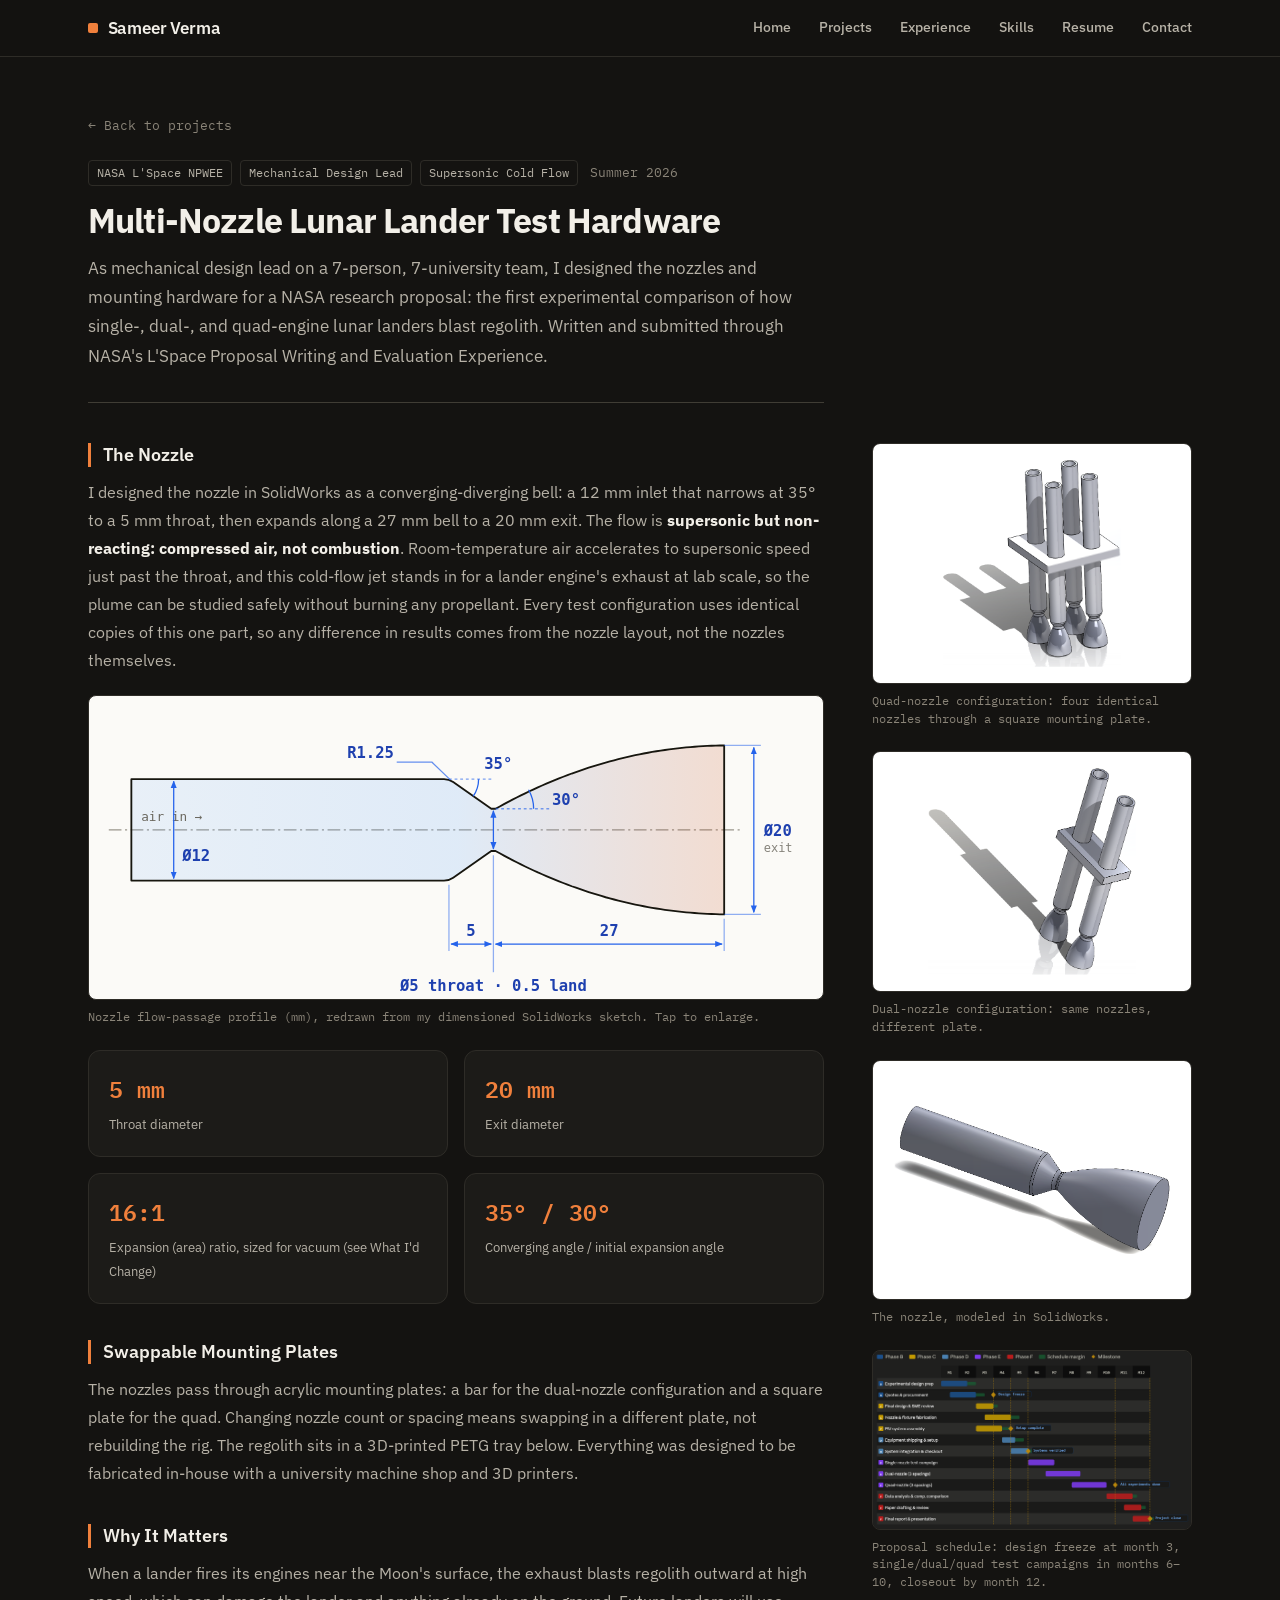
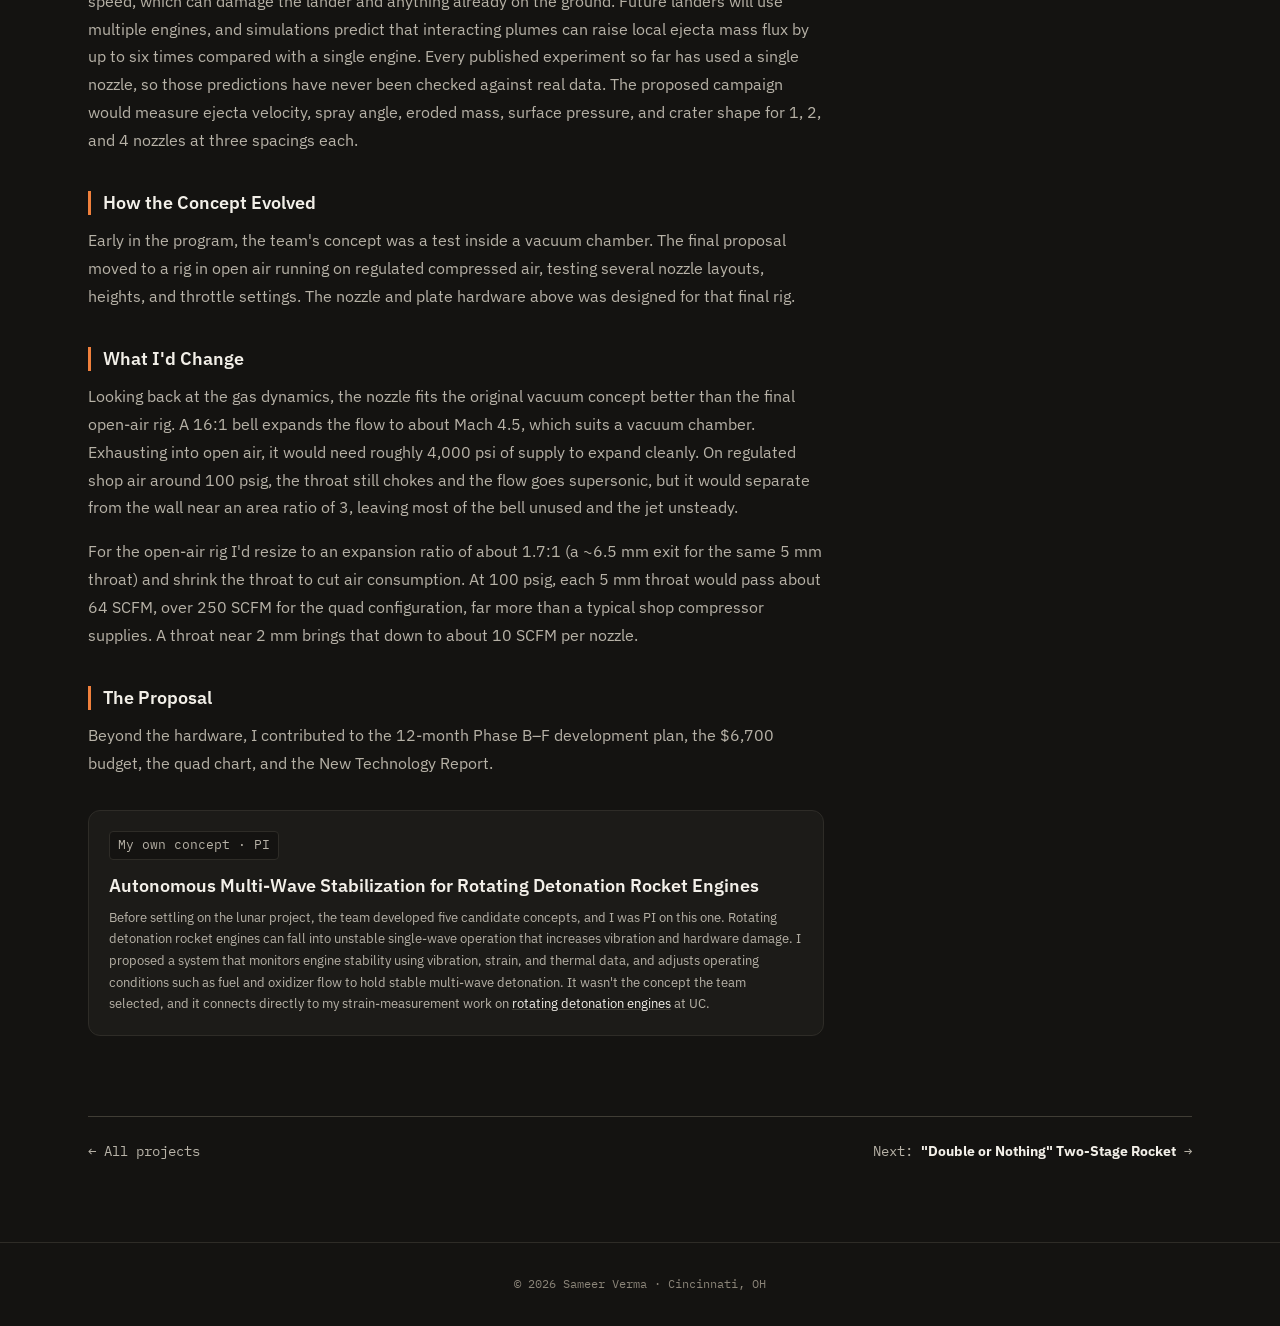
==== commit f1e45b4d: "Darker theme: warm charcoal background with brighter orange accent Nozzle drawing kept on a light pa" ====
--- a/projects/lspace/index.html
+++ b/projects/lspace/index.html
@@ -17,7 +17,7 @@
   <link rel="preconnect" href="https://fonts.googleapis.com">
   <link rel="preconnect" href="https://fonts.gstatic.com" crossorigin>
   <link href="https://fonts.googleapis.com/css2?family=IBM+Plex+Mono:wght@400;500;600&family=IBM+Plex+Sans:wght@400;500;600;700&display=swap" rel="stylesheet">
-  <link rel="stylesheet" href="../../style.css">
+  <link rel="stylesheet" href="../../style.css?v=2026-10-01">
 </head>
 <body>
   <nav>
@@ -48,7 +48,7 @@
       <div class="case-main">
         <h3>The Nozzle</h3>
         <p>I designed the nozzle in SolidWorks as a converging-diverging bell: a 12 mm inlet that narrows at 35° to a 5 mm throat, then expands along a 27 mm bell to a 20 mm exit. The flow is <strong style="color:var(--text)">supersonic but non-reacting: compressed air, not combustion</strong>. Room-temperature air accelerates to supersonic speed just past the throat, and this cold-flow jet stands in for a lander engine's exhaust at lab scale, so the plume can be studied safely without burning any propellant. Every test configuration uses identical copies of this one part, so any difference in results comes from the nozzle layout, not the nozzles themselves.</p>
-        <figure style="margin-top:1.25rem"><a href="../../images/lspace-nozzle-profile.svg" target="_blank" title="Open full size"><img src="../../images/lspace-nozzle-profile.svg" alt="Nozzle flow-passage profile with dimensions: 12 mm inlet, 35 degree converging section, 5 mm throat, 30 degree initial expansion, 27 mm bell to a 20 mm exit" style="background:var(--card)"></a><figcaption>Nozzle flow-passage profile (mm), redrawn from my dimensioned SolidWorks sketch. Tap to enlarge.</figcaption></figure>
+        <figure style="margin-top:1.25rem"><a href="../../images/lspace-nozzle-profile.svg" target="_blank" title="Open full size"><img src="../../images/lspace-nozzle-profile.svg" alt="Nozzle flow-passage profile with dimensions: 12 mm inlet, 35 degree converging section, 5 mm throat, 30 degree initial expansion, 27 mm bell to a 20 mm exit" style="background:#fbfaf7"></a><figcaption>Nozzle flow-passage profile (mm), redrawn from my dimensioned SolidWorks sketch. Tap to enlarge.</figcaption></figure>
 
         <div class="results" style="margin-top:1.5rem">
           <div class="result"><strong>5 mm</strong><span>Throat diameter</span></div>
--- a/style.css
+++ b/style.css
@@ -1,14 +1,14 @@
 :root {
-  --bg: #f6f5f1;          /* warm paper */
-  --card: #ffffff;
-  --card-hover: #fbfaf7;
-  --border: #e3e0d8;
-  --rule: #cfcac0;
-  --text: #17160f;
-  --muted: #4f4d46;
-  --dim: #85827a;
-  --accent: #c2410c;      /* burnt orange */
-  --accent-soft: #fbeee6;
+  --bg: #141311;          /* warm charcoal (not pure black) */
+  --card: #1c1b18;
+  --card-hover: #22211d;
+  --border: #2e2c27;
+  --rule: #403d35;
+  --text: #f2efe8;
+  --muted: #b7b2a7;
+  --dim: #8a8478;
+  --accent: #f0803c;      /* warm orange, bright enough for dark backgrounds */
+  --accent-soft: rgba(240,128,60,.18);
   --sans: "IBM Plex Sans", system-ui, -apple-system, "Segoe UI", sans-serif;
   --mono: "IBM Plex Mono", ui-monospace, Consolas, monospace;
 }
@@ -20,7 +20,7 @@
 img { display: block; max-width: 100%; }
 
 /* Nav */
-nav { position: fixed; top: 0; width: 100%; z-index: 50; background: rgba(246,245,241,.92); backdrop-filter: blur(8px); border-bottom: 1px solid var(--border); }
+nav { position: fixed; top: 0; width: 100%; z-index: 50; background: rgba(20,19,17,.88); backdrop-filter: blur(8px); border-bottom: 1px solid var(--border); }
 .nav-inner { max-width: 72rem; margin: 0 auto; padding: 0 1.5rem; height: 56px; display: flex; align-items: center; justify-content: space-between; }
 .logo { font-weight: 600; font-size: 1.05rem; letter-spacing: -.01em; display: flex; align-items: center; gap: .6rem; }
 .logo::before { content: ""; width: 10px; height: 10px; background: var(--accent); border-radius: 2px; }
@@ -38,7 +38,7 @@
 
 /* Hero */
 .hero { display: grid; grid-template-columns: 10rem 1fr; gap: 2.5rem; align-items: start; }
-.headshot { width: 10rem; height: 10rem; border-radius: 50%; overflow: hidden; border: 3px solid var(--card); box-shadow: 0 0 0 1px var(--border), 0 10px 30px rgba(23,22,15,.08); }
+.headshot { width: 10rem; height: 10rem; border-radius: 50%; overflow: hidden; border: 3px solid var(--card); box-shadow: 0 0 0 1px var(--border), 0 10px 30px rgba(0,0,0,.45); }
 .headshot img { width: 100%; height: 100%; object-fit: cover; }
 .hero h1 { font-size: 2.9rem; font-weight: 700; letter-spacing: -.03em; line-height: 1.1; margin-bottom: .5rem; }
 .subtitle { font-size: 1.1rem; font-weight: 500; color: var(--muted); margin-bottom: 1.25rem; }
@@ -51,8 +51,8 @@
 .hero-actions { display: flex; gap: .75rem; align-items: center; flex-wrap: wrap; }
 .btn, .resume-btn { font-family: var(--mono); font-size: .78rem; font-weight: 500; border: 1px solid var(--rule); padding: .45rem .85rem; border-radius: .375rem; color: var(--text) !important; background: var(--card); transition: border-color .2s, background .2s; display: inline-flex; align-items: center; gap: .4rem; }
 .btn:hover, .resume-btn:hover { border-color: var(--accent); }
-.btn-primary { background: var(--accent); border-color: var(--accent); color: #fff !important; }
-.btn-primary:hover { background: #a3360a; border-color: #a3360a; }
+.btn-primary { background: var(--accent); border-color: var(--accent); color: #141311 !important; font-weight: 600; }
+.btn-primary:hover { background: #ff9550; border-color: #ff9550; }
 .btn svg { width: 15px; height: 15px; }
 
 .now { margin-top: 2.25rem; padding-top: 1.5rem; border-top: 1px dashed var(--rule); display: grid; grid-template-columns: 7rem 1fr; gap: .4rem 1rem; }
@@ -65,7 +65,7 @@
 /* Projects */
 .projects { display: flex; flex-direction: column; gap: 1rem; }
 .project { display: flex; gap: 1.5rem; padding: 1.25rem; background: var(--card); border: 1px solid var(--border); border-radius: .75rem; transition: border-color .2s, box-shadow .2s; }
-.project:hover { border-color: var(--rule); box-shadow: 0 6px 24px rgba(23,22,15,.06); }
+.project:hover { border-color: var(--rule); box-shadow: 0 8px 28px rgba(0,0,0,.35); }
 .thumb { width: 13rem; flex-shrink: 0; aspect-ratio: 4/3; border-radius: .5rem; overflow: hidden; border: 1px solid var(--border); background: var(--bg); align-self: flex-start; }
 .thumb img { width: 100%; height: 100%; object-fit: cover; }
 .project h3 { font-size: 1.15rem; font-weight: 600; margin-bottom: .35rem; transition: color .2s; }
@@ -156,3 +156,26 @@
   .case-grid { gap: 2rem; }
   h2.case-title { font-size: 1.65rem; }
 }
+
+/* Scroll reveals (home page). Only active when JS has run (html.js), so content is never stuck hidden. */
+.js .reveal { opacity: 0; transform: translateY(28px); transition: opacity .8s cubic-bezier(.2,.7,.2,1), transform .8s cubic-bezier(.2,.7,.2,1); transition-delay: var(--d, 0s); }
+.js .reveal.in { opacity: 1; transform: none; }
+.js h2.reveal::after { transform: scaleX(0); transform-origin: left; transition: transform 1.1s cubic-bezier(.2,.7,.2,1) .25s; }
+.js h2.reveal.in::after { transform: scaleX(1); }
+.js .project.reveal .thumb img { transform: scale(1.08); transition: transform 1.4s cubic-bezier(.2,.7,.2,1) .1s; }
+.js .project.reveal.in .thumb img { transform: scale(1); }
+.js .exp-row.reveal::before { transform: scale(0); transition: transform .5s cubic-bezier(.3,1.6,.5,1) calc(var(--d, 0s) + .3s); }
+.js .exp-row.reveal.in::before { transform: scale(1); }
+@media (prefers-reduced-motion: reduce) {
+  .js .reveal, .js .reveal.in, .js h2.reveal::after, .js .project.reveal .thumb img, .js .exp-row.reveal::before { opacity: 1; transform: none; transition: none; }
+}
+
+/* scroll-scrubbed motion: JS writes --p (0..1) as each element travels up the viewport */
+.js .scrub { --p: 1; }
+.js .project.scrub { opacity: calc(.25 + .75 * var(--p)); transform: translateY(calc((1 - var(--p)) * 60px)) scale(calc(.92 + .08 * var(--p))); will-change: transform, opacity; }
+.js .project.scrub .thumb img { transform: scale(calc(1.18 - .18 * var(--p))); will-change: transform; }
+.js h2.scrub::after { transform: scaleX(var(--p)); transform-origin: left; }
+.js h2.scrub { opacity: calc(.2 + .8 * var(--p)); }
+.js .exp-row.scrub { opacity: calc(.2 + .8 * var(--p)); transform: translateX(calc((1 - var(--p)) * -24px)); }
+.js .exp-row.scrub::before { transform: scale(var(--p)); }
+@media (prefers-reduced-motion: reduce) { .js .scrub { --p: 1 !important; } }
